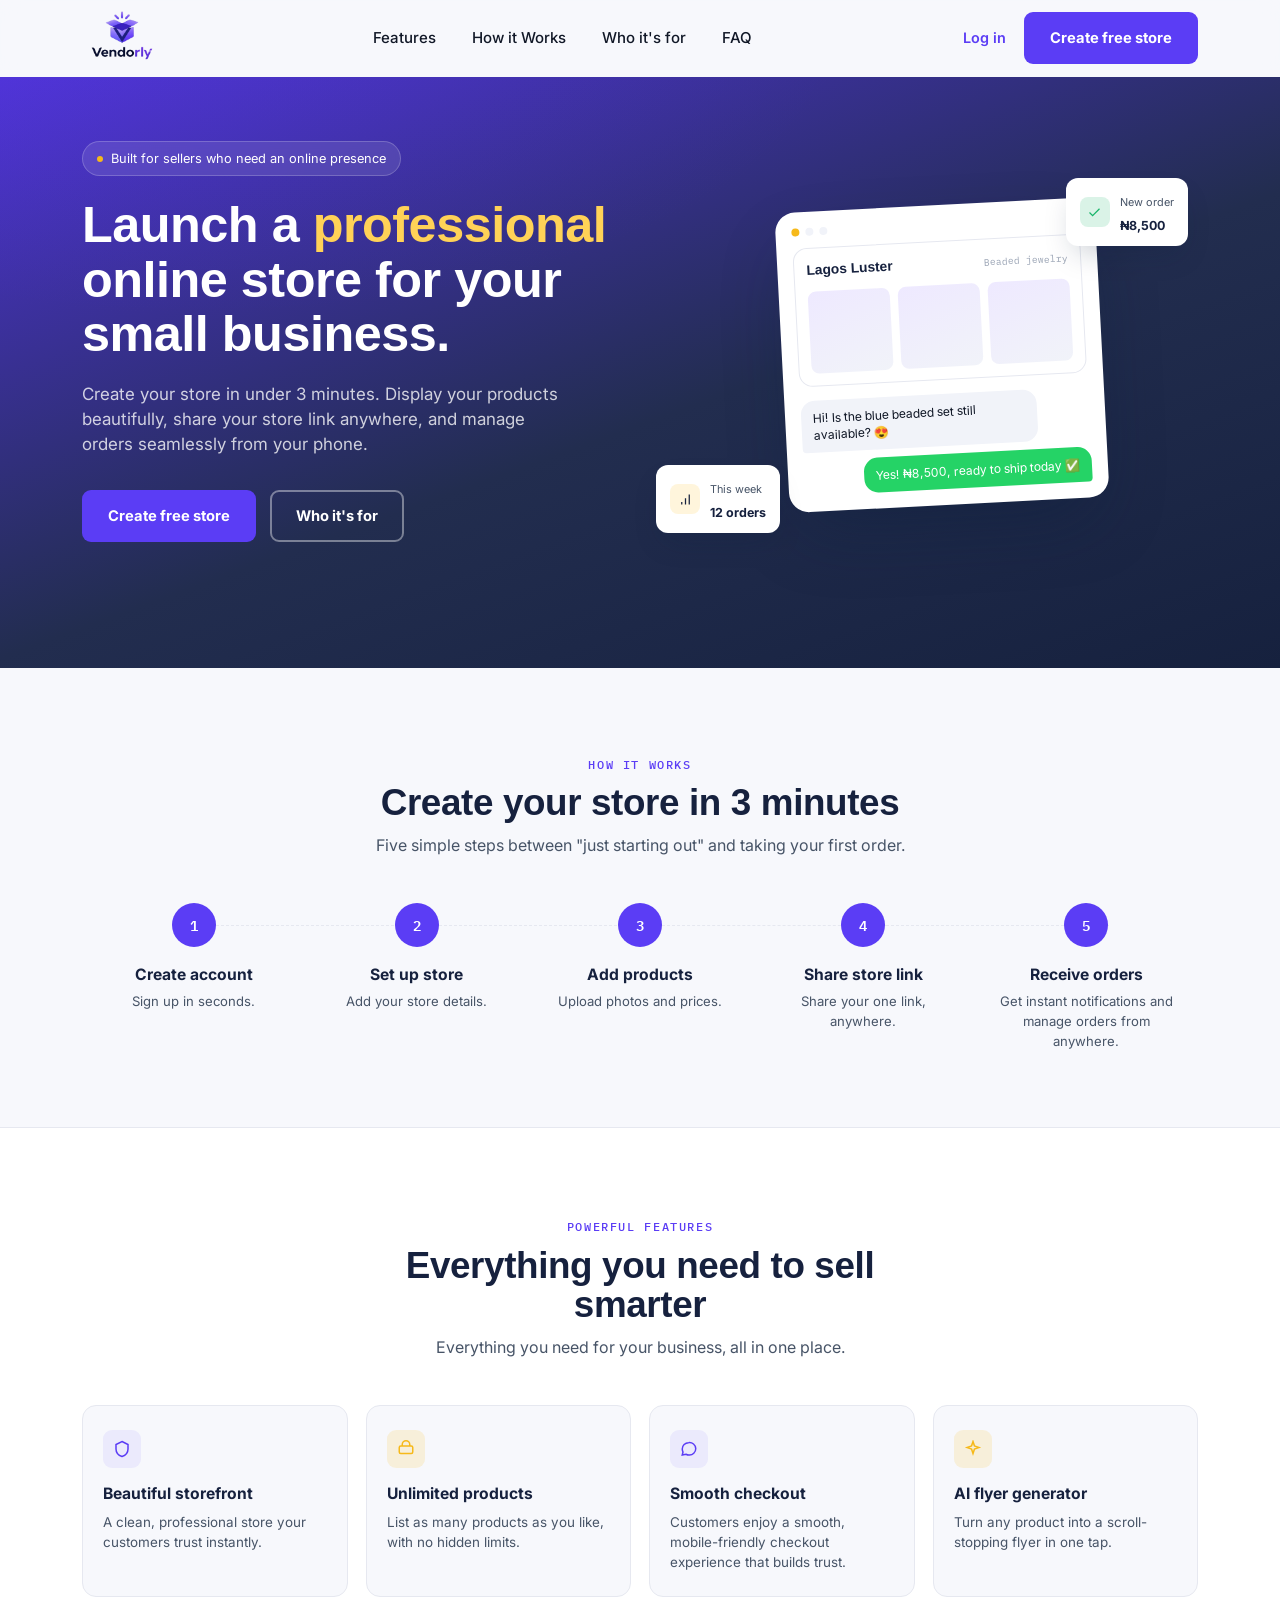
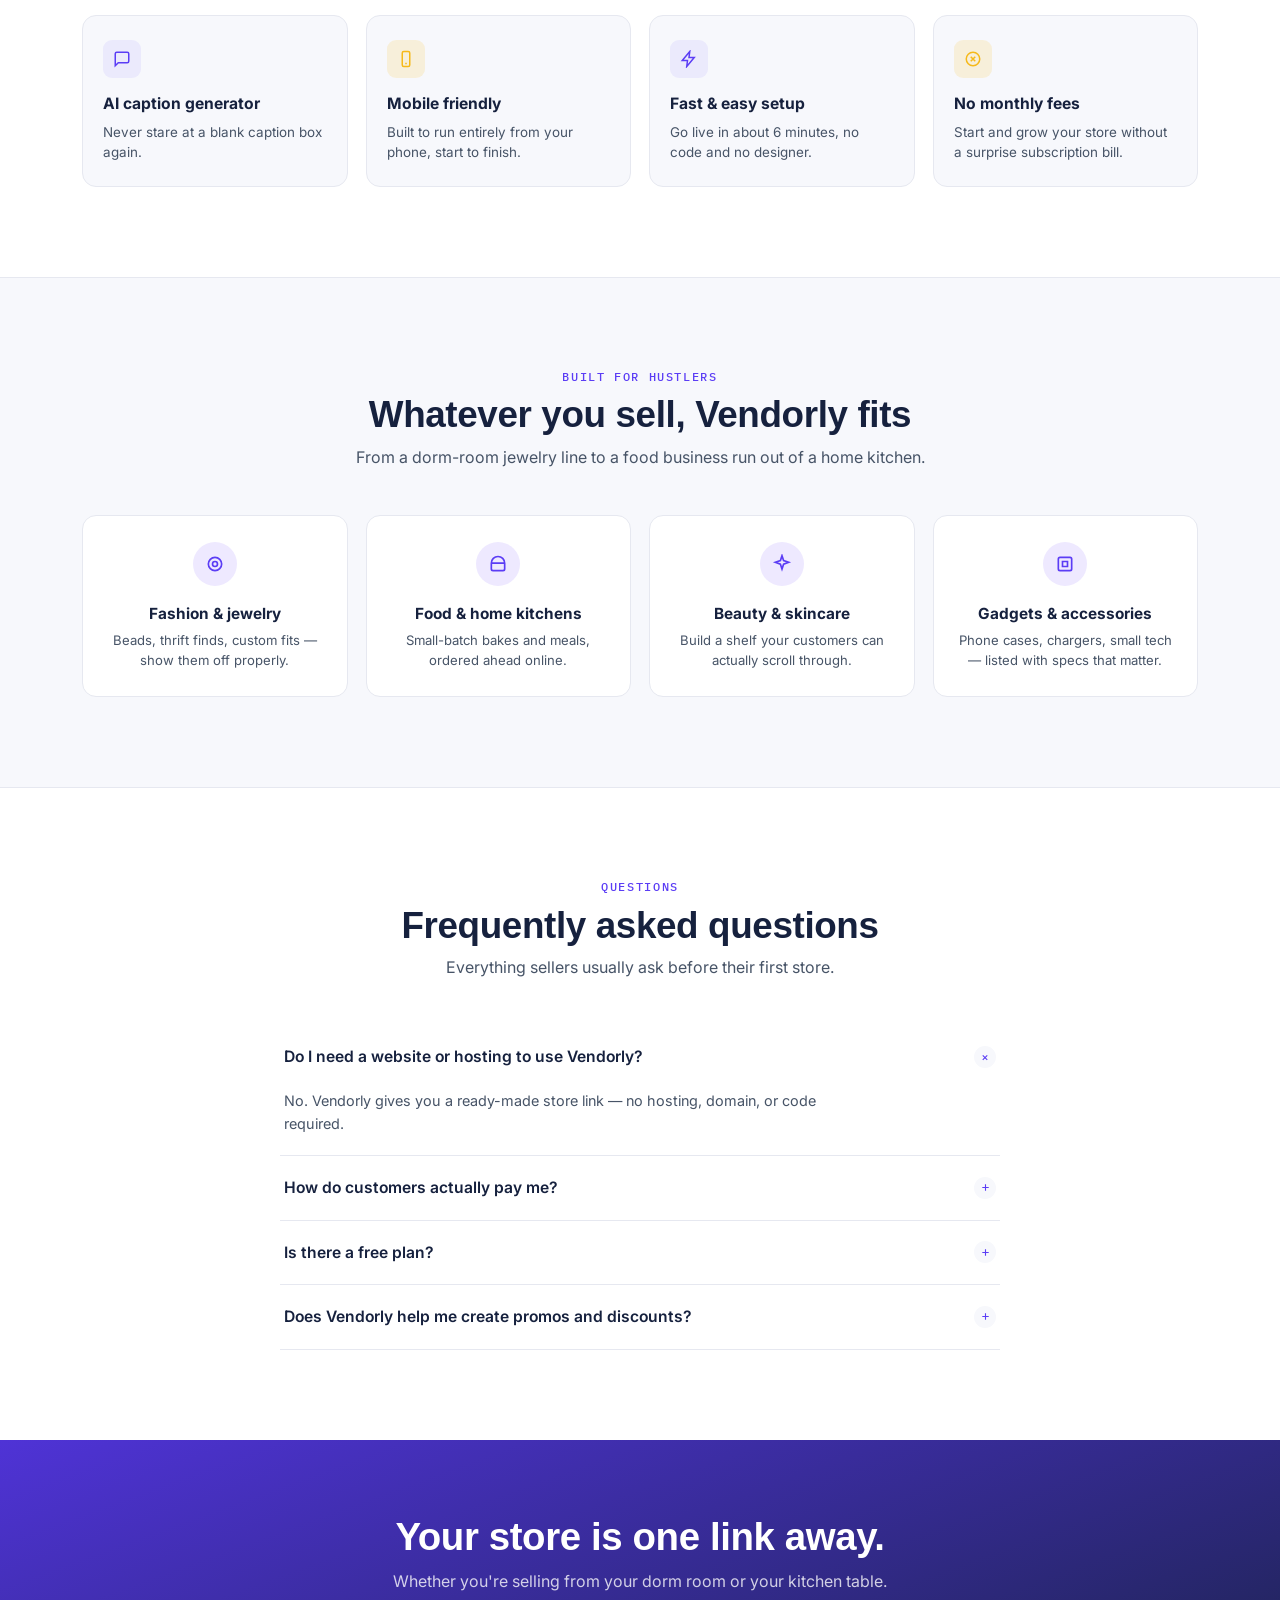
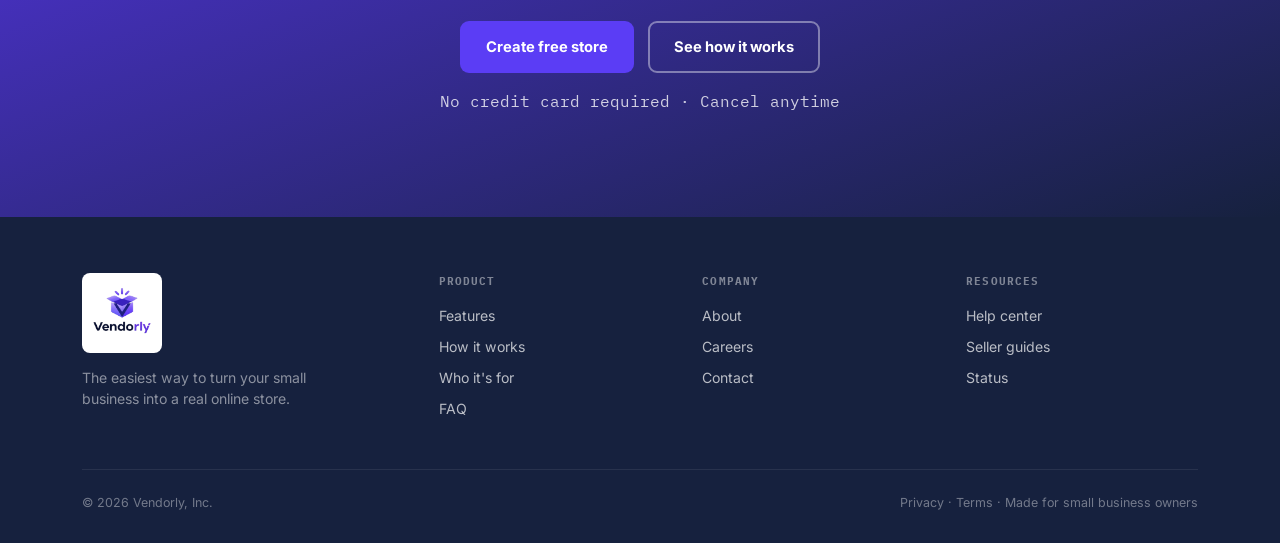
==== index.html @ b2a9847a "Change logo and responsiveness" ====
<!DOCTYPE html>
<html lang="en">

<head>
  <meta charset="UTF-8">
  <meta name="viewport" content="width=device-width, initial-scale=1.0">
  <title>Vendorly | Launch a professional online store for your small business</title>
  <link rel="icon" type="image/x-icon" href="assets/favicon/favicon.ico">
  <link rel="icon" type="image/svg+xml" href="assets/favicon/favicon.svg">
  <link rel="icon" type="image/png" sizes="96x96" href="assets/favicon/favicon-96x96.png">
  <link rel="apple-touch-icon" sizes="180x180" href="assets/favicon/apple-touch-icon.png">
  <link rel="manifest" href="assets/favicon/site.webmanifest">
  <link rel="stylesheet" href="assets/css/vendorly-landing.css">
  <link rel="preconnect" href="https://fonts.googleapis.com">
  <link rel="preconnect" href="https://fonts.gstatic.com" crossorigin>
  <link
    href="https://fonts.googleapis.com/css2?family=Archivo+Expanded:wght@600;700;800&family=Inter:wght@400;500;600;700&family=IBM+Plex+Mono:wght@400;500;600&display=swap"
    rel="stylesheet">
</head>

<body>

  <header id="site-header">
    <div class="wrap">
      <nav>
        <a href="#top" class="logo">
          <img src="assets/images/vendorly-logo-name.png" alt="Vendorly logo" decoding="async">
        </a>
        <ul class="nav-links">
          <li><a href="#features">Features</a></li>
          <li><a href="#how">How it Works</a></li>
          <li><a href="#usecases">Who it's for</a></li>
          <li><a href="#faq">FAQ</a></li>

          <!-- Mobile-only actions -->
          <li class="mobile-login-action">
            <a href="login.html">Log in</a>
          </li>
          <li class="mobile-store-action">
            <a href="signup.html" class="btn btn-primary">Create free store</a>
          </li>
        </ul>
        <div class="nav-actions">
          <a href="login.html" class="ghost-link">Log in</a>
          <a href="signup.html" class="btn btn-primary solid-blue">Create free store</a>
          <button class="hamburger" aria-label="Menu"
            aria-expanded="false"><span></span><span></span><span></span></button>
        </div>
      </nav>
    </div>
  </header>

  <main id="top">

    <!-- HERO -->
    <section class="hero">
      <div class="wrap hero-inner">
        <div>
          <span class="hero-badge"><span class="dot"></span>Built for sellers who need an online presence</span>
          <h1 class="display">Launch a <em>professional</em> online store for your small business.</h1>
          <p class="lede">Create your store in under 3 minutes. Display your products beautifully, share your store link anywhere, and manage orders seamlessly from your phone.</p>
          <div class="hero-ctas">
            <a href="signup.html" class="btn btn-primary">Create free store</a>
            <a href="#usecases" class="btn btn-outline on-dark">Who it's for</a>
          </div>
        </div>

        <div class="hero-visual">
          <div class="hero-mock">
            <div class="mock-dots"><span></span><span></span><span></span></div>
            <div class="mock-store">
              <div class="mock-store-header">
                <span class="mock-store-name">Lagos Luster</span>
                <span class="mock-store-tag">Beaded jewelry</span>
              </div>
              <div class="mock-store-grid">
                <div class="mock-product"></div>
                <div class="mock-product"></div>
                <div class="mock-product"></div>
              </div>
            </div>
            <div class="mock-chat">
              <div class="chat-row in">
                <p class="chat-bubble in">Hi! Is the blue beaded set still available? 😍</p>
              </div>
              <div class="chat-row out">
                <p class="chat-bubble out">Yes! ₦8,500, ready to ship today ✅</p>
              </div>
            </div>
          </div>
          <div class="float-card float-1">
            <span class="f-icon"><svg viewBox="0 0 24 24" fill="none" stroke="currentColor" stroke-width="2">
                <path d="M20 6L9 17l-5-5" />
              </svg></span>
            <div><span class="f-label">New order</span><br><span class="f-value">₦8,500</span></div>
          </div>
          <div class="float-card float-3">
            <span class="f-icon"><svg viewBox="0 0 24 24" fill="none" stroke="currentColor" stroke-width="2">
                <path d="M12 20V10M18 20V4M6 20v-4" />
              </svg></span>
            <div><span class="f-label">This week</span><br><span class="f-value">12 orders</span></div>
          </div>
        </div>
      </div>
    </section>

    <!-- HOW IT WORKS -->
    <section class="how" id="how">
      <div class="wrap">
        <div class="section-head">
          <span class="eyebrow">How it works</span>
          <h2 class="display">Create your store in 3 minutes</h2>
          <p>Five simple steps between "just starting out" and taking your first order.</p>
        </div>
        <div class="how-grid">
          <div class="how-step"><span class="how-num">1</span>
            <h3>Create account</h3>
            <p>Sign up in seconds.</p>
          </div>
          <div class="how-step"><span class="how-num">2</span>
            <h3>Set up store</h3>
            <p>Add your store details.</p>
          </div>
          <div class="how-step"><span class="how-num">3</span>
            <h3>Add products</h3>
            <p>Upload photos and prices.</p>
          </div>
          <div class="how-step"><span class="how-num">4</span>
            <h3>Share store link</h3>
            <p>Share your one link, anywhere.</p>
          </div>
          <div class="how-step"><span class="how-num">5</span>
            <h3>Receive orders</h3>
            <p>Get instant notifications and manage orders from anywhere.</p>
          </div>
        </div>
      </div>
    </section>

    <!-- FEATURES -->
    <section class="features" id="features">
      <div class="wrap">
        <div class="section-head">
          <span class="eyebrow">Powerful features</span>
          <h2 class="display">Everything you need to sell smarter</h2>
          <p>Everything you need for your business, all in one place.</p>
        </div>
        <div class="feature-grid">
          <div class="feature-card">
            <span class="feature-icon"><svg viewBox="0 0 24 24" fill="none" stroke="currentColor" stroke-width="2">
                <path d="M12 2l8 4v6c0 5-3.5 8.5-8 10-4.5-1.5-8-5-8-10V6l8-4z" />
              </svg></span>
            <h3>Beautiful storefront</h3>
            <p>A clean, professional store your customers trust instantly.</p>
          </div>
          <div class="feature-card">
            <span class="feature-icon"><svg viewBox="0 0 24 24" fill="none" stroke="currentColor" stroke-width="2">
                <rect x="3" y="8" width="18" height="10" rx="2" />
                <path d="M7 8V6a5 5 0 0 1 10 0v2" />
              </svg></span>
            <h3>Unlimited products</h3>
            <p>List as many products as you like, with no hidden limits.</p>
          </div>
          <div class="feature-card">
            <span class="feature-icon"><svg viewBox="0 0 24 24" fill="none" stroke="currentColor" stroke-width="2">
                <path
                  d="M21 11.5a8.38 8.38 0 0 1-9 8.5 8.5 8.5 0 0 1-4-1L3 20l1-4a8.38 8.38 0 0 1-1-4 8.5 8.5 0 0 1 8.5-8.5A8.38 8.38 0 0 1 21 11.5z" />
              </svg></span>
            <h3>Smooth checkout</h3>
            <p>Customers enjoy a smooth, mobile-friendly checkout experience that builds trust.</p>
          </div>
          <div class="feature-card">
            <span class="feature-icon"><svg viewBox="0 0 24 24" fill="none" stroke="currentColor" stroke-width="2">
                <path d="M12 2l1.9 5.8L20 10l-6.1 2.2L12 18l-1.9-5.8L4 10l6.1-2.2L12 2z" />
              </svg></span>
            <h3>AI flyer generator</h3>
            <p>Turn any product into a scroll-stopping flyer in one tap.</p>
          </div>
          <div class="feature-card">
            <span class="feature-icon"><svg viewBox="0 0 24 24" fill="none" stroke="currentColor" stroke-width="2">
                <path d="M21 15a2 2 0 0 1-2 2H7l-4 4V5a2 2 0 0 1 2-2h14a2 2 0 0 1 2 2z" />
              </svg></span>
            <h3>AI caption generator</h3>
            <p>Never stare at a blank caption box again.</p>
          </div>
          <div class="feature-card">
            <span class="feature-icon"><svg viewBox="0 0 24 24" fill="none" stroke="currentColor" stroke-width="2">
                <rect x="7" y="2" width="10" height="20" rx="2" />
                <path d="M11 18h2" />
              </svg></span>
            <h3>Mobile friendly</h3>
            <p>Built to run entirely from your phone, start to finish.</p>
          </div>
          <div class="feature-card">
            <span class="feature-icon"><svg viewBox="0 0 24 24" fill="none" stroke="currentColor" stroke-width="2">
                <path d="M13 2 3 14h7l-1 8 10-12h-7z" />
              </svg></span>
            <h3>Fast &amp; easy setup</h3>
            <p>Go live in about 6 minutes, no code and no designer.</p>
          </div>
          <div class="feature-card">
            <span class="feature-icon"><svg viewBox="0 0 24 24" fill="none" stroke="currentColor" stroke-width="2">
                <circle cx="12" cy="12" r="9" />
                <path d="M9 9l6 6M15 9l-6 6" />
              </svg></span>
            <h3>No monthly fees</h3>
            <p>Start and grow your store without a surprise subscription bill.</p>
          </div>
        </div>
      </div>
    </section>

    <!-- WHO IT'S FOR -->
    <section class="usecases" id="usecases">
      <div class="wrap">
        <div class="section-head">
          <span class="eyebrow">Built for hustlers</span>
          <h2 class="display">Whatever you sell, Vendorly fits</h2>
          <p>From a dorm-room jewelry line to a food business run out of a home kitchen.</p>
        </div>
        <div class="usecase-grid">
          <div class="usecase-card">
            <span class="usecase-icon"><svg viewBox="0 0 24 24" fill="none" stroke="currentColor" stroke-width="2">
                <circle cx="12" cy="12" r="8" />
                <circle cx="12" cy="12" r="3" />
              </svg></span>
            <h3>Fashion &amp; jewelry</h3>
            <p>Beads, thrift finds, custom fits — show them off properly.</p>
          </div>
          <div class="usecase-card">
            <span class="usecase-icon"><svg viewBox="0 0 24 24" fill="none" stroke="currentColor" stroke-width="2">
                <path d="M4 11h16M4 11a8 8 0 0 1 16 0M4 11v7a2 2 0 0 0 2 2h12a2 2 0 0 0 2-2v-7" />
              </svg></span>
            <h3>Food &amp; home kitchens</h3>
            <p>Small-batch bakes and meals, ordered ahead online.</p>
          </div>
          <div class="usecase-card">
            <span class="usecase-icon"><svg viewBox="0 0 24 24" fill="none" stroke="currentColor" stroke-width="2">
                <path d="M12 2l1.9 5.8L20 10l-6.1 2.2L12 18l-1.9-5.8L4 10l6.1-2.2L12 2z" />
              </svg></span>
            <h3>Beauty &amp; skincare</h3>
            <p>Build a shelf your customers can actually scroll through.</p>
          </div>
          <div class="usecase-card">
            <span class="usecase-icon"><svg viewBox="0 0 24 24" fill="none" stroke="currentColor" stroke-width="2">
                <rect x="4" y="4" width="16" height="16" rx="2" />
                <path d="M9 9h6v6H9z" />
              </svg></span>
            <h3>Gadgets &amp; accessories</h3>
            <p>Phone cases, chargers, small tech — listed with specs that matter.</p>
          </div>
        </div>
      </div>
    </section>

    <!-- FAQ -->
    <section class="faq" id="faq">
      <div class="wrap">
        <div class="section-head">
          <span class="eyebrow">Questions</span>
          <h2 class="display">Frequently asked questions</h2>
          <p>Everything sellers usually ask before their first store.</p>
        </div>
        <div class="faq-list">
          <details class="faq-item" open>
            <summary>Do I need a website or hosting to use Vendorly?<span class="plus"><svg viewBox="0 0 24 24"
                  fill="none" stroke="currentColor" stroke-width="2.4">
                  <path d="M12 5v14M5 12h14" />
                </svg></span></summary>
            <p>No. Vendorly gives you a ready-made store link — no hosting, domain, or code required.</p>
          </details>
          <details class="faq-item">
            <summary>How do customers actually pay me?<span class="plus"><svg viewBox="0 0 24 24" fill="none"
                  stroke="currentColor" stroke-width="2.4">
                  <path d="M12 5v14M5 12h14" />
                </svg></span></summary>
            <p>Orders come through a professional store checkout and notify you instantly, so you can confirm and collect payment effortlessly.</p>
          </details>
          <details class="faq-item">
            <summary>Is there a free plan?<span class="plus"><svg viewBox="0 0 24 24" fill="none" stroke="currentColor"
                  stroke-width="2.4">
                  <path d="M12 5v14M5 12h14" />
                </svg></span></summary>
            <p>Yes — you can create your store and start selling for free, no credit card required.</p>
          </details>
          <details class="faq-item">
            <summary>Does Vendorly help me create promos and discounts?<span class="plus"><svg viewBox="0 0 24 24"
                  fill="none" stroke="currentColor" stroke-width="2.4">
                  <path d="M12 5v14M5 12h14" />
                </svg></span></summary>
            <p>Yes — the built-in AI Marketing Studio generates ready-to-send content like flash sale announcements and
              discount promos, so you can post them straight to your social media or your store.</p>
          </details>
        </div>
      </div>
    </section>

    <!-- CTA -->
    <section class="cta-banner">
      <div class="wrap">
        <h2 class="display">Your store is one link away.</h2>
        <p>Whether you're selling from your dorm room or your kitchen table.</p>
        <div class="hero-ctas">
          <a href="signup.html" class="btn btn-primary">Create free store</a>
          <a href="#how" class="btn btn-outline on-dark">See how it works</a>
        </div>
        <p class="cta-note">No credit card required · Cancel anytime</p>
      </div>
    </section>

  </main>

  <footer id="footer">
    <div class="wrap">
      <div class="footer-grid">
        <div class="footer-brand">
          <a href="#top" class="logo">
            <img src="assets/images/vendorly-logo-name.png" alt="Vendorly logo" decoding="async">
          </a>
          <p>The easiest way to turn your small business into a real online store.</p>
        </div>
        <div>
          <h4>Product</h4>
          <ul>
            <li><a href="#features">Features</a></li>
            <li><a href="#how">How it works</a></li>
            <li><a href="#usecases">Who it's for</a></li>
            <li><a href="#faq">FAQ</a></li>
          </ul>
        </div>
        <div>
          <h4>Company</h4>
          <ul>
            <li><a href="#">About</a></li>
            <li><a href="#">Careers</a></li>
            <li><a href="#">Contact</a></li>
          </ul>
        </div>
        <div>
          <h4>Resources</h4>
          <ul>
            <li><a href="#">Help center</a></li>
            <li><a href="#">Seller guides</a></li>
            <li><a href="#">Status</a></li>
          </ul>
        </div>
      </div>
      <div class="footer-bottom">
        <span>© 2026 Vendorly, Inc.</span>
        <span>Privacy · Terms · Made for small business owners</span>
      </div>
    </div>
  </footer>
  <script src="assets/js/vendorly-landing.js"></script>
</body>

</html>
---- assets/css/vendorly-landing.css ----
:root {
  --primary: #5b3df5;
  --primary-hover: #4a2fe0;
  --primary-light: #eee9ff;
  --bg: #f7f8fc;
  --surface: #ffffff;
  --surface-secondary: #f1f3f9;
  --border: #e6e8f0;
  --heading: #111827;
  --text: #475467;
  --muted: #98a2b3;
  --success: #18b56a;
  --warning: #f6b91a;
  --danger: #e5484d;
  --whatsapp: #25d366;
  --navy: #16213e;
  --navy-2: #1f2948;
  --blue: var(--primary);
  --blue-light: var(--primary-light);
  --yellow: var(--warning);
  --yellow-deep: var(--warning);
  --cream: var(--bg);
  --ink: var(--heading);
  --slate: var(--text);
  --line: var(--border);
  --white: var(--surface);
  --radius: 14px;
  --radius-lg: 20px;
}

* {
  margin: 0;
  padding: 0;
  box-sizing: border-box;
}

html {
  scroll-behavior: smooth;
}

section[id],
#top {
  scroll-margin-top: 76px;
}

body {
  font-family: "Inter", sans-serif;
  color: var(--heading);
  background: var(--bg);
  line-height: 1.5;
  -webkit-font-smoothing: antialiased;
}

img,
svg {
  display: block;
  max-width: 100%;
}

a {
  color: inherit;
  text-decoration: none;
}

button {
  font: inherit;
  cursor: pointer;
}

ul {
  list-style: none;
}

.display {
  font-family: "Archivo Expanded", sans-serif;
  font-weight: 800;
  letter-spacing: -0.01em;
  line-height: 1.08;
}

.mono {
  font-family: "IBM Plex Mono", monospace;
}

.eyebrow {
  font-family: "IBM Plex Mono", monospace;
  font-size: 0.72rem;
  font-weight: 500;
  letter-spacing: 0.14em;
  text-transform: uppercase;
  color: var(--blue);
}

.wrap {
  max-width: 1180px;
  margin: 0 auto;
  padding: 0 32px;
}

:focus-visible {
  outline: 3px solid var(--yellow-deep);
  outline-offset: 2px;
}

.hazard {
  height: 8px;
  background: repeating-linear-gradient(-45deg,
      var(--yellow),
      var(--yellow) 14px,
      var(--blue) 14px,
      var(--blue) 28px);
}

/* ---------- NAV ---------- */
header {
  position: sticky;
  top: 0;
  z-index: 100;
  background: rgba(247, 248, 252, 0.9);
  backdrop-filter: blur(10px);
  border-bottom: 1px solid transparent;
  transition:
    border-color 0.25s ease,
    box-shadow 0.25s ease;
}

header.scrolled {
  border-bottom-color: var(--line);
  box-shadow: 0 4px 20px rgba(11, 31, 58, 0.06);
}

nav {
  display: flex;
  align-items: center;
  justify-content: space-between;
  height: 76px;
}


.logo img {
  width: 80px;
  height: 80px;
  object-fit: contain;
  flex-shrink: 0;
}

.nav-links {
  display: flex;
  gap: 36px;
  font-size: 0.94rem;
  font-weight: 500;
}

.nav-links a {
  position: relative;
  color: var(--ink);
  padding: 6px 0;
}

.nav-links a::after {
  content: "";
  position: absolute;
  left: 0;
  bottom: 0;
  width: 0;
  height: 2px;
  background: var(--blue);
  transition: width 0.2s ease;
}

.nav-links a:hover::after {
  width: 100%;
}

.nav-actions {
  display: flex;
  align-items: center;
  gap: 18px;
}

.nav-actions .ghost-link {
  font-size: 0.9rem;
  font-weight: 600;
  color: var(--blue);
}

.mobile-store-action {
  display: none;
}

.mobile-login-action {
  display: none;
}

.hamburger {
  display: none;
  flex-direction: column;
  gap: 5px;
  background: none;
  border: none;
  padding: 6px;
}

.hamburger span {
  width: 24px;
  height: 2px;
  background: var(--navy);
}

.btn {
  display: inline-flex;
  align-items: center;
  gap: 8px;
  padding: 13px 24px;
  border-radius: 9px;
  font-weight: 700;
  font-size: 0.92rem;
  border: 2px solid transparent;
  transition:
    transform 0.15s ease,
    box-shadow 0.15s ease,
    background 0.15s ease;
  white-space: nowrap;
}

.btn-primary {
  background: var(--primary);
  color: var(--surface);
}

.btn-primary:hover {
  background: var(--primary-hover);
  transform: translateY(-2px);
  box-shadow: 0 8px 18px rgba(91, 61, 245, 0.22);
}

.btn-primary.solid-blue {
  background: var(--primary);
  color: var(--surface);
}

.btn-primary.solid-blue:hover {
  background: var(--primary-hover);
  box-shadow: 0 8px 18px rgba(91, 61, 245, 0.22);
}

.btn-outline {
  background: transparent;
  border-color: var(--navy);
  color: var(--navy);
}

.btn-outline:hover {
  background: var(--navy);
  color: var(--white);
}

.btn-outline.on-dark {
  border-color: rgba(255, 255, 255, 0.4);
  color: var(--white);
}

.btn-outline.on-dark:hover {
  background: rgba(255, 255, 255, 0.12);
}

/* ---------- HERO ---------- */
.hero {
  background:
    radial-gradient(1100px 500px at 15% -10%,
      rgba(91, 61, 245, 0.15) 0%,
      transparent 60%),
    linear-gradient(160deg, #4f33d6 0%, #222d4f 55%, var(--navy) 100%);
  padding: 64px 0 90px;
  position: relative;
  overflow: hidden;
}

@keyframes fadeUp {
  from {
    opacity: 0;
    transform: translateY(14px);
  }

  to {
    opacity: 1;
    transform: translateY(0);
  }
}

.hero-badge,
.hero h1,
.hero p.lede,
.hero .hero-ctas {
  animation: fadeUp 0.6s ease both;
}

.hero-badge {
  animation-delay: 0.02s;
}

.hero h1 {
  animation-delay: 0.08s;
}

.hero p.lede {
  animation-delay: 0.16s;
}

.hero .hero-ctas {
  animation-delay: 0.24s;
}

.hero-visual {
  animation: fadeUp 0.7s ease 0.2s both;
}

.hero::after {
  display: none;
}

.hero-badge {
  display: inline-flex;
  align-items: center;
  gap: 8px;
  background: rgba(255, 255, 255, 0.1);
  border: 1px solid rgba(255, 255, 255, 0.2);
  padding: 7px 14px;
  border-radius: 30px;
  font-size: 0.8rem;
  color: var(--white);
  backdrop-filter: blur(6px);
  margin-bottom: 22px;
}

.hero-badge .dot {
  width: 6px;
  height: 6px;
  border-radius: 50%;
  background: var(--yellow);
}

.hero-inner {
  display: grid;
  grid-template-columns: 1.05fr 0.95fr;
  gap: 40px;
  align-items: center;
  position: relative;
  z-index: 1;
}

.hero h1 {
  font-size: clamp(2.1rem, 4.4vw, 3.15rem);
  color: var(--white);
  margin-bottom: 20px;
}

.hero h1 em {
  font-style: normal;
  color: #ffd257;
}

.hero p.lede {
  font-size: 1.06rem;
  color: rgba(255, 255, 255, 0.78);
  max-width: 480px;
  margin-bottom: 32px;
}

.hero-ctas {
  display: flex;
  gap: 14px;
  flex-wrap: wrap;
  margin-bottom: 36px;
}

/* ---------- HERO DEVICE + FLOATING CARDS ---------- */
.hero-visual {
  position: relative;
  display: flex;
  justify-content: center;
  align-items: center;
  padding: 34px 0 44px;
}

.hero-mock {
  position: relative;
  width: 320px;
  max-width: 100%;
  background: var(--white);
  border-radius: 20px;
  padding: 16px;
  box-shadow: 0 30px 70px -18px rgba(11, 31, 58, 0.4);
  transform: rotate(-3deg);
  transition: transform 0.45s cubic-bezier(0.2, 0.8, 0.2, 1);
}

.hero-mock:hover {
  transform: rotate(0deg) translateY(-4px);
}

.mock-dots {
  display: flex;
  gap: 6px;
  margin-bottom: 12px;
}

.mock-dots span {
  width: 8px;
  height: 8px;
  border-radius: 50%;
  background: var(--surface-secondary);
}

.mock-dots span:first-child {
  background: var(--yellow);
}

.mock-store {
  border: 1px solid var(--line);
  border-radius: 14px;
  padding: 12px;
  margin-bottom: 14px;
}

.mock-store-header {
  display: flex;
  align-items: baseline;
  justify-content: space-between;
  margin-bottom: 10px;
}

.mock-store-name {
  font-family: "Archivo Expanded", sans-serif;
  font-weight: 700;
  font-size: 0.86rem;
  color: var(--navy);
}

.mock-store-tag {
  font-family: "IBM Plex Mono", monospace;
  font-size: 0.6rem;
  color: var(--muted);
}

.mock-store-grid {
  display: grid;
  grid-template-columns: repeat(3, 1fr);
  gap: 8px;
}

.mock-product {
  aspect-ratio: 1;
  border-radius: 8px;
  background: linear-gradient(160deg, var(--blue-light), var(--surface-secondary));
}

.mock-chat {
  display: flex;
  flex-direction: column;
  gap: 8px;
}

.chat-row {
  display: flex;
}

.chat-row.in {
  justify-content: flex-start;
}

.chat-row.out {
  justify-content: flex-end;
}

.chat-bubble {
  max-width: 82%;
  padding: 9px 12px;
  border-radius: 14px;
  font-size: 0.76rem;
  line-height: 1.4;
}

.chat-bubble.in {
  background: var(--surface-secondary);
  color: var(--ink);
  border-bottom-left-radius: 4px;
}

.chat-bubble.out {
  background: var(--whatsapp);
  color: var(--white);
  border-bottom-right-radius: 4px;
}

.float-card {
  position: absolute;
  background: var(--white);
  border-radius: 12px;
  padding: 10px 14px;
  box-shadow: 0 14px 30px -10px rgba(11, 31, 58, 0.25);
  display: flex;
  align-items: center;
  gap: 10px;
  z-index: 2;
  max-width: 190px;
}

.float-card .f-icon {
  width: 30px;
  height: 30px;
  border-radius: 8px;
  display: flex;
  align-items: center;
  justify-content: center;
  flex-shrink: 0;
}

.float-card .f-icon svg {
  width: 15px;
  height: 15px;
}

.float-card .f-label {
  font-size: 0.68rem;
  color: var(--slate);
}

.float-card .f-value {
  font-size: 0.78rem;
  font-weight: 700;
  color: var(--navy);
}

.float-1 {
  top: 2%;
  right: 2%;
}

.float-1 .f-icon {
  background: rgba(24, 181, 106, 0.16);
  color: var(--success);
}

.float-3 {
  bottom: 4%;
  left: -6%;
}

.float-3 .f-icon {
  background: rgba(255, 201, 60, 0.18);
  color: var(--navy);
}

/* ---------- SECTION HEAD ---------- */
.section-head {
  max-width: 600px;
  margin: 0 auto 46px;
  text-align: center;
}

.section-head .eyebrow {
  display: block;
  text-align: center;
  margin-bottom: 10px;
}

.section-head h2 {
  font-size: clamp(1.8rem, 3.2vw, 2.3rem);
  color: var(--navy);
  margin-bottom: 10px;
}

.section-head p {
  color: var(--slate);
  font-size: 1rem;
}

/* ---------- HOW IT WORKS ---------- */
.how {
  padding: 88px 0 76px;
}

.how-grid {
  display: grid;
  grid-template-columns: repeat(5, 1fr);
  gap: 0;
  position: relative;
}

.how-step {
  padding: 0 16px;
  text-align: center;
  position: relative;
}

.how-step:not(:last-child)::after {
  content: "";
  position: absolute;
  top: 22px;
  left: 60%;
  width: 100%;
  border-top: 1.5px dashed var(--line);
}

.how-num {
  width: 44px;
  height: 44px;
  border-radius: 50%;
  background: var(--blue);
  color: var(--white);
  display: flex;
  align-items: center;
  justify-content: center;
  margin: 0 auto 16px;
  position: relative;
  z-index: 1;
  font-family: "IBM Plex Mono";
  font-weight: 600;
  font-size: 0.9rem;
}

.how-step h3 {
  font-size: 0.98rem;
  color: var(--navy);
  margin-bottom: 6px;
}

.how-step p {
  font-size: 0.82rem;
  color: var(--slate);
  line-height: 1.5;
}

/* ---------- FEATURES ---------- */
.features {
  background: var(--white);
  padding: 90px 0;
  border-top: 1px solid var(--line);
  border-bottom: 1px solid var(--line);
}

.feature-grid {
  display: grid;
  grid-template-columns: repeat(4, 1fr);
  gap: 18px;
}

.feature-card {
  padding: 24px 20px;
  border: 1px solid var(--line);
  border-radius: var(--radius);
  background: var(--cream);
  transition:
    transform 0.18s ease,
    box-shadow 0.18s ease,
    border-color 0.18s ease;
}

.feature-card:hover {
  transform: translateY(-4px);
  border-color: var(--blue-light);
  box-shadow: 0 16px 30px -14px rgba(11, 31, 58, 0.12);
}

.feature-icon {
  width: 38px;
  height: 38px;
  border-radius: 9px;
  display: flex;
  align-items: center;
  justify-content: center;
  margin-bottom: 14px;
}

.feature-icon svg {
  width: 18px;
  height: 18px;
}

.feature-card:nth-child(8n + 1) .feature-icon {
  background: rgba(91, 61, 245, 0.08);
  color: var(--blue);
}

.feature-card:nth-child(8n + 2) .feature-icon {
  background: rgba(246, 185, 26, 0.15);
  color: var(--yellow-deep);
}

.feature-card:nth-child(8n + 3) .feature-icon {
  background: rgba(91, 61, 245, 0.08);
  color: var(--blue);
}

.feature-card:nth-child(8n + 4) .feature-icon {
  background: rgba(246, 185, 26, 0.15);
  color: var(--yellow-deep);
}

.feature-card:nth-child(8n + 5) .feature-icon {
  background: rgba(91, 61, 245, 0.08);
  color: var(--blue);
}

.feature-card:nth-child(8n + 6) .feature-icon {
  background: rgba(246, 185, 26, 0.15);
  color: var(--yellow-deep);
}

.feature-card:nth-child(8n + 7) .feature-icon {
  background: rgba(91, 61, 245, 0.08);
  color: var(--blue);
}

.feature-card:nth-child(8n + 8) .feature-icon {
  background: rgba(246, 185, 26, 0.15);
  color: var(--yellow-deep);
}

.feature-card h3 {
  font-size: 0.98rem;
  color: var(--navy);
  margin-bottom: 6px;
  font-weight: 700;
}

.feature-card p {
  font-size: 0.84rem;
  color: var(--slate);
  line-height: 1.5;
}

/* ---------- USE CASES ---------- */
.usecases {
  padding: 90px 0;
}

.usecase-grid {
  display: grid;
  grid-template-columns: repeat(4, 1fr);
  gap: 18px;
}

.usecase-card {
  padding: 26px 20px;
  border: 1px solid var(--line);
  border-radius: var(--radius);
  background: var(--white);
  text-align: center;
  transition:
    transform 0.18s ease,
    box-shadow 0.18s ease,
    border-color 0.18s ease;
}

.usecase-card:hover {
  transform: translateY(-4px);
  border-color: var(--blue-light);
  box-shadow: 0 16px 30px -14px rgba(11, 31, 58, 0.12);
}

.usecase-icon {
  width: 44px;
  height: 44px;
  border-radius: 50%;
  background: var(--blue-light);
  color: var(--blue);
  display: flex;
  align-items: center;
  justify-content: center;
  margin: 0 auto 16px;
}

.usecase-icon svg {
  width: 20px;
  height: 20px;
}

.usecase-card h3 {
  font-size: 0.96rem;
  color: var(--navy);
  margin-bottom: 6px;
  font-weight: 700;
}

.usecase-card p {
  font-size: 0.82rem;
  color: var(--slate);
  line-height: 1.5;
}

/* ---------- FAQ ---------- */
.faq {
  background: var(--white);
  padding: 90px 0;
  border-top: 1px solid var(--line);
}

.faq-list {
  max-width: 720px;
  margin: 0 auto;
}

.faq-item {
  border-bottom: 1px solid var(--line);
}

.faq-item summary {
  list-style: none;
  display: flex;
  align-items: center;
  justify-content: space-between;
  padding: 20px 4px;
  cursor: pointer;
  font-weight: 600;
  font-size: 0.98rem;
  color: var(--navy);
}

.faq-item summary::-webkit-details-marker {
  display: none;
}

.faq-item summary .plus {
  width: 22px;
  height: 22px;
  border-radius: 50%;
  background: var(--cream);
  display: flex;
  align-items: center;
  justify-content: center;
  flex-shrink: 0;
  transition: transform 0.2s ease;
}

.faq-item summary .plus svg {
  width: 11px;
  height: 11px;
  color: var(--blue);
}

.faq-item[open] summary .plus {
  transform: rotate(45deg);
}

.faq-item p {
  display: grid;
  grid-template-rows: 0fr;
  padding: 0 4px;
  color: var(--slate);
  font-size: 0.9rem;
  line-height: 1.6;
  max-width: 600px;
  overflow: hidden;
  opacity: 0;
  transition: grid-template-rows 0.35s ease, opacity 0.25s ease, padding 0.35s ease;
}

.faq-item p>* {
  min-height: 0;
}

.faq-item[open] p {
  grid-template-rows: 1fr;
  padding: 0 4px 20px;
  opacity: 1;
}

/* ---------- CTA ---------- */
.cta-banner {
  background: linear-gradient(160deg, #4f33d6 0%, var(--navy) 100%);
  padding: 76px 0;
  text-align: center;
  position: relative;
}

/* Removed top hazard line from CTA */
.cta-banner::before {
  display: none;
}

.cta-banner h2 {
  color: var(--white);
  font-size: clamp(1.7rem, 3.4vw, 2.4rem);
  margin-bottom: 12px;
}

.cta-banner p {
  color: rgba(255, 255, 255, 0.78);
  margin-bottom: 28px;
  font-size: 1rem;
}

.cta-banner .hero-ctas {
  justify-content: center;
  margin-bottom: 0;
}

.cta-note {
  margin-top: 16px;
  font-family: "IBM Plex Mono";
  font-size: 0.76rem;
  color: rgba(255, 255, 255, 0.45);
}

/* ---------- FOOTER ---------- */
footer {
  background: var(--navy);
  padding: 56px 0 30px;
  color: rgba(255, 255, 255, 0.7);
  border-top: none;
}

.footer-brand .logo img {
  background: #ffffff;
  border-radius: 8px;
  padding: 2px;
}

.footer-grid {
  display: grid;
  grid-template-columns: 1.4fr repeat(3, 1fr);
  gap: 32px;
  padding-bottom: 40px;
}

.footer-brand p {
  font-size: 0.88rem;
  color: rgba(255, 255, 255, 0.5);
  max-width: 270px;
  margin-top: 14px;
}

footer h4 {
  font-family: "IBM Plex Mono";
  font-size: 0.7rem;
  letter-spacing: 0.1em;
  text-transform: uppercase;
  color: rgba(255, 255, 255, 0.45);
  margin-bottom: 15px;
}

footer ul li {
  margin-bottom: 10px;
  font-size: 0.88rem;
}

footer ul li a:hover {
  color: var(--yellow);
}

.footer-bottom {
  display: flex;
  justify-content: space-between;
  align-items: center;
  padding-top: 24px;
  border-top: 1px solid rgba(255, 255, 255, 0.08);
  font-size: 0.78rem;
  color: rgba(255, 255, 255, 0.4);
  flex-wrap: wrap;
  gap: 10px;
}

/* ---------- RESPONSIVE ---------- */
@media (max-width: 960px) {
  .wrap {
    padding: 0 22px;
  }

  nav {
    height: 76px;
  }

  /* --- DROPDOWN MENU FIX --- */
  .nav-links {
    position: absolute;
    top: 76px; /* Starts exactly below the header */
    left: 0;
    width: 100vw;
    display: flex;
    flex-direction: column;
    gap: 0;
    padding: 0;
    background: var(--white);
    border-bottom: 1px solid var(--line);
    box-shadow: 0 10px 20px rgba(11, 31, 58, 0.08); /* Adds depth over the page */
    overflow: hidden;
    max-height: 0;
    opacity: 0;
    visibility: hidden;
    pointer-events: none;
    transition: max-height 0.35s ease, opacity 0.25s ease, padding 0.35s ease, visibility 0s linear 0.35s;
    z-index: 99;
  }

  .nav-links.mobile-open {
    max-height: 400px;
    padding: 12px 0 24px;
    opacity: 1;
    visibility: visible;
    pointer-events: auto;
    transition-delay: 0s;
  }

  .nav-links li {
    width: 100%;
  }

  .nav-links a {
    display: block;
    width: 100%;
    padding: 14px 22px;
    color: var(--ink);
    font-size: 1rem;
    font-weight: 600;
  }

  .nav-links a::after {
    display: none;
  }

  .mobile-login-action {
    display: block;
    border-top: 1px solid var(--line);
    margin-top: 8px;
    padding-top: 8px;
  }

  .mobile-login-action a {
    color: var(--primary);
    text-align: center;
  }

  .mobile-store-action {
    display: block;
    margin-top: 4px;
  }

  .mobile-store-action a.btn {
    display: flex;
    align-items: center;
    justify-content: center;
    width: calc(100% - 44px);
    margin: 8px auto 0;
    padding: 13px 18px;
    color: var(--white);
    background: var(--primary);
    border-radius: 9px;
  }

  /* Hide desktop buttons */
  .nav-actions > .btn,
  .nav-actions .ghost-link {
    display: none;
  }

  .hamburger {
    display: flex;
  }

  /* Hamburger Animation */
  .hamburger[aria-expanded="true"] span:nth-child(1) {
    transform: translateY(7px) rotate(45deg);
  }

  .hamburger[aria-expanded="true"] span:nth-child(2) {
    opacity: 0;
  }

  .hamburger[aria-expanded="true"] span:nth-child(3) {
    transform: translateY(-7px) rotate(-45deg);
  }

  /* --- OTHER MOBILE FIXES --- */
  .hero-inner {
    grid-template-columns: 1fr;
    text-align: center;
  }

  .hero p.lede {
    margin: 0 auto 32px;
  }

  .hero-ctas {
    justify-content: center;
  }

  .hero-visual {
    max-width: 360px;
    margin: 0 auto;
    padding: 46px 18px 56px;
  }

  .how-grid {
    grid-template-columns: repeat(2, minmax(0, 1fr));
    row-gap: 34px;
  }

  .how-step:not(:last-child)::after {
    display: none;
  }

  .feature-grid,
  .usecase-grid {
    grid-template-columns: repeat(2, minmax(0, 1fr));
  }

  .footer-grid {
    grid-template-columns: repeat(2, minmax(0, 1fr));
  }
}

@media (max-width: 640px) {
  .how-grid,
  .feature-grid,
  .usecase-grid,
  .footer-grid {
    grid-template-columns: 1fr;
  }

  /* --- HERO MOCK RESPONSIVE FIX ---
     Shrinks the mock and pulls the floating cards fully
     outside its edges so they stop covering the store tag
     and the chat bubble text. */
  .hero-mock {
    width: 240px;
  }

  .float-card {
    max-width: 148px;
    padding: 8px 10px;
    gap: 8px;
  }

  .float-card .f-icon {
    width: 24px;
    height: 24px;
  }

  .float-card .f-icon svg {
    width: 12px;
    height: 12px;
  }

  .float-card .f-label {
    font-size: 0.6rem;
  }

  .float-card .f-value {
    font-size: 0.68rem;
  }

  .float-1 {
    top: -8%;
    right: -4%;
  }

  .float-3 {
    bottom: -8%;
    left: -4%;
  }
}
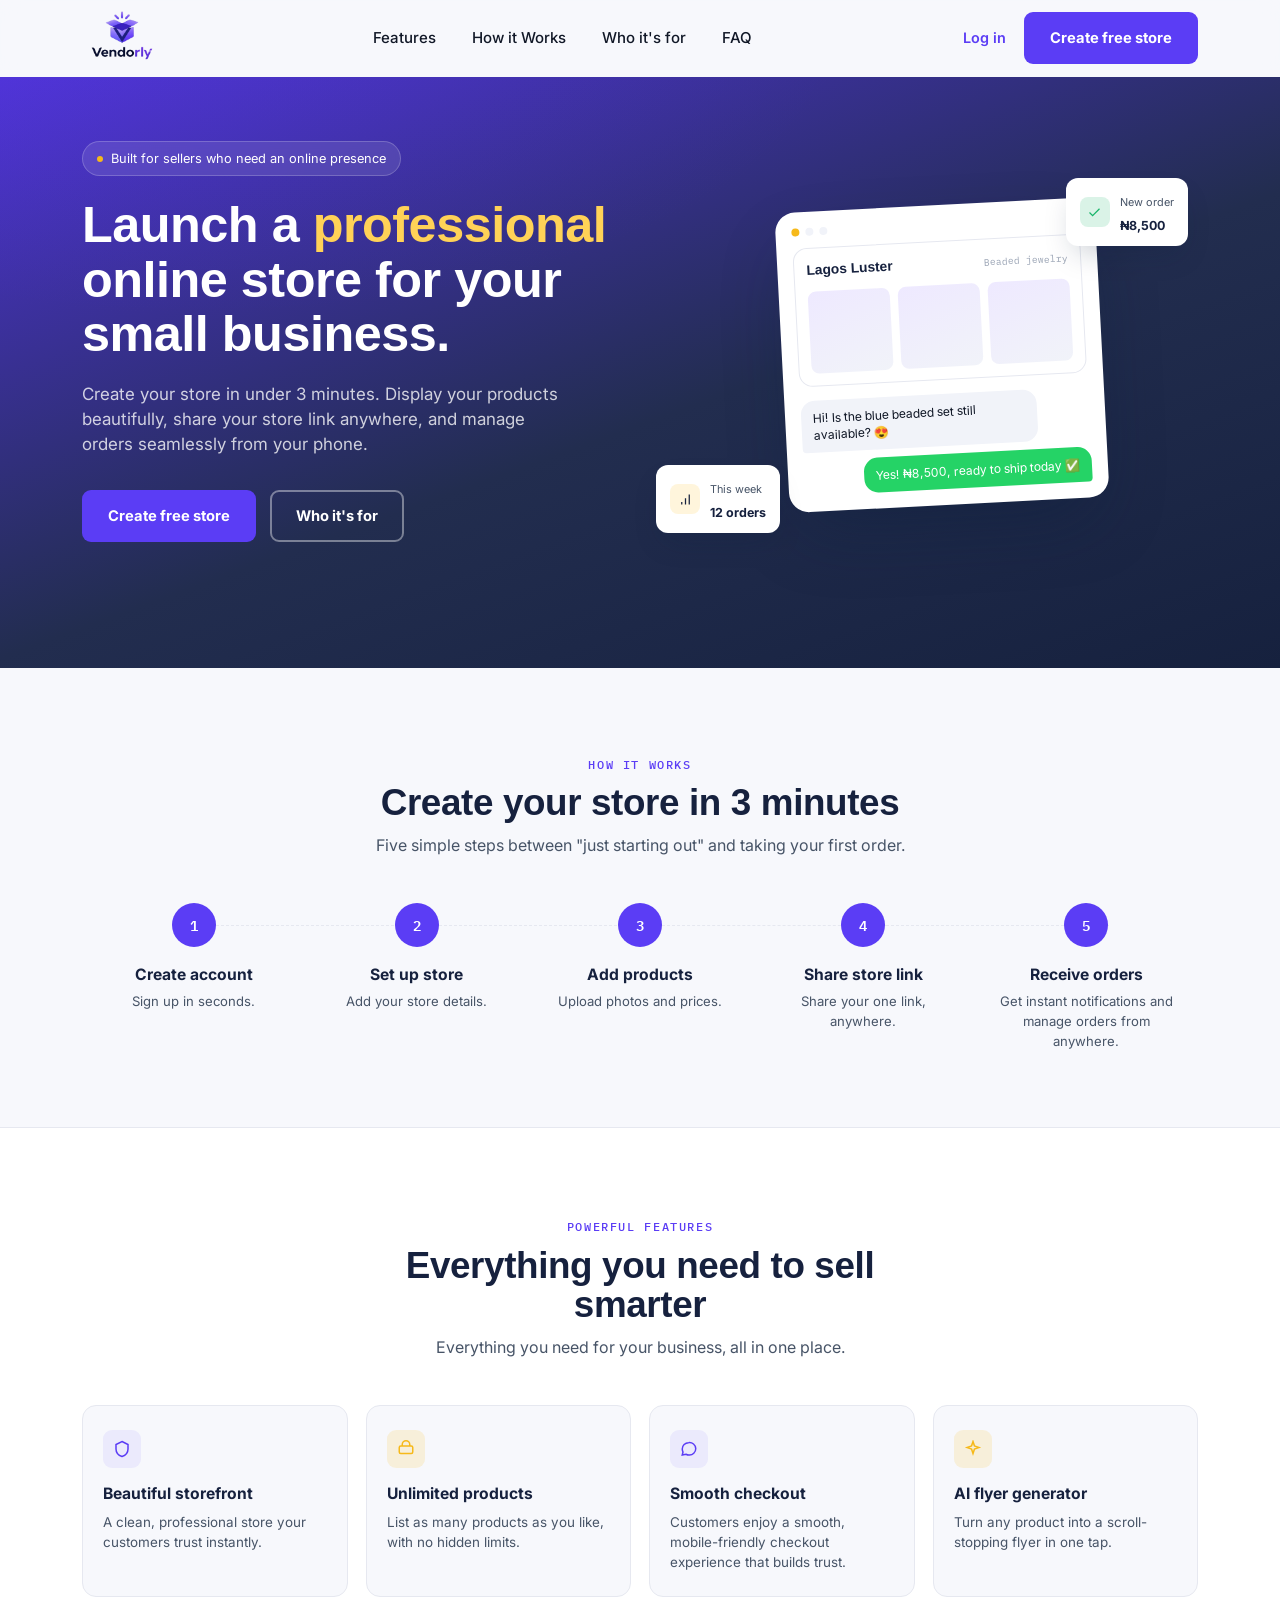
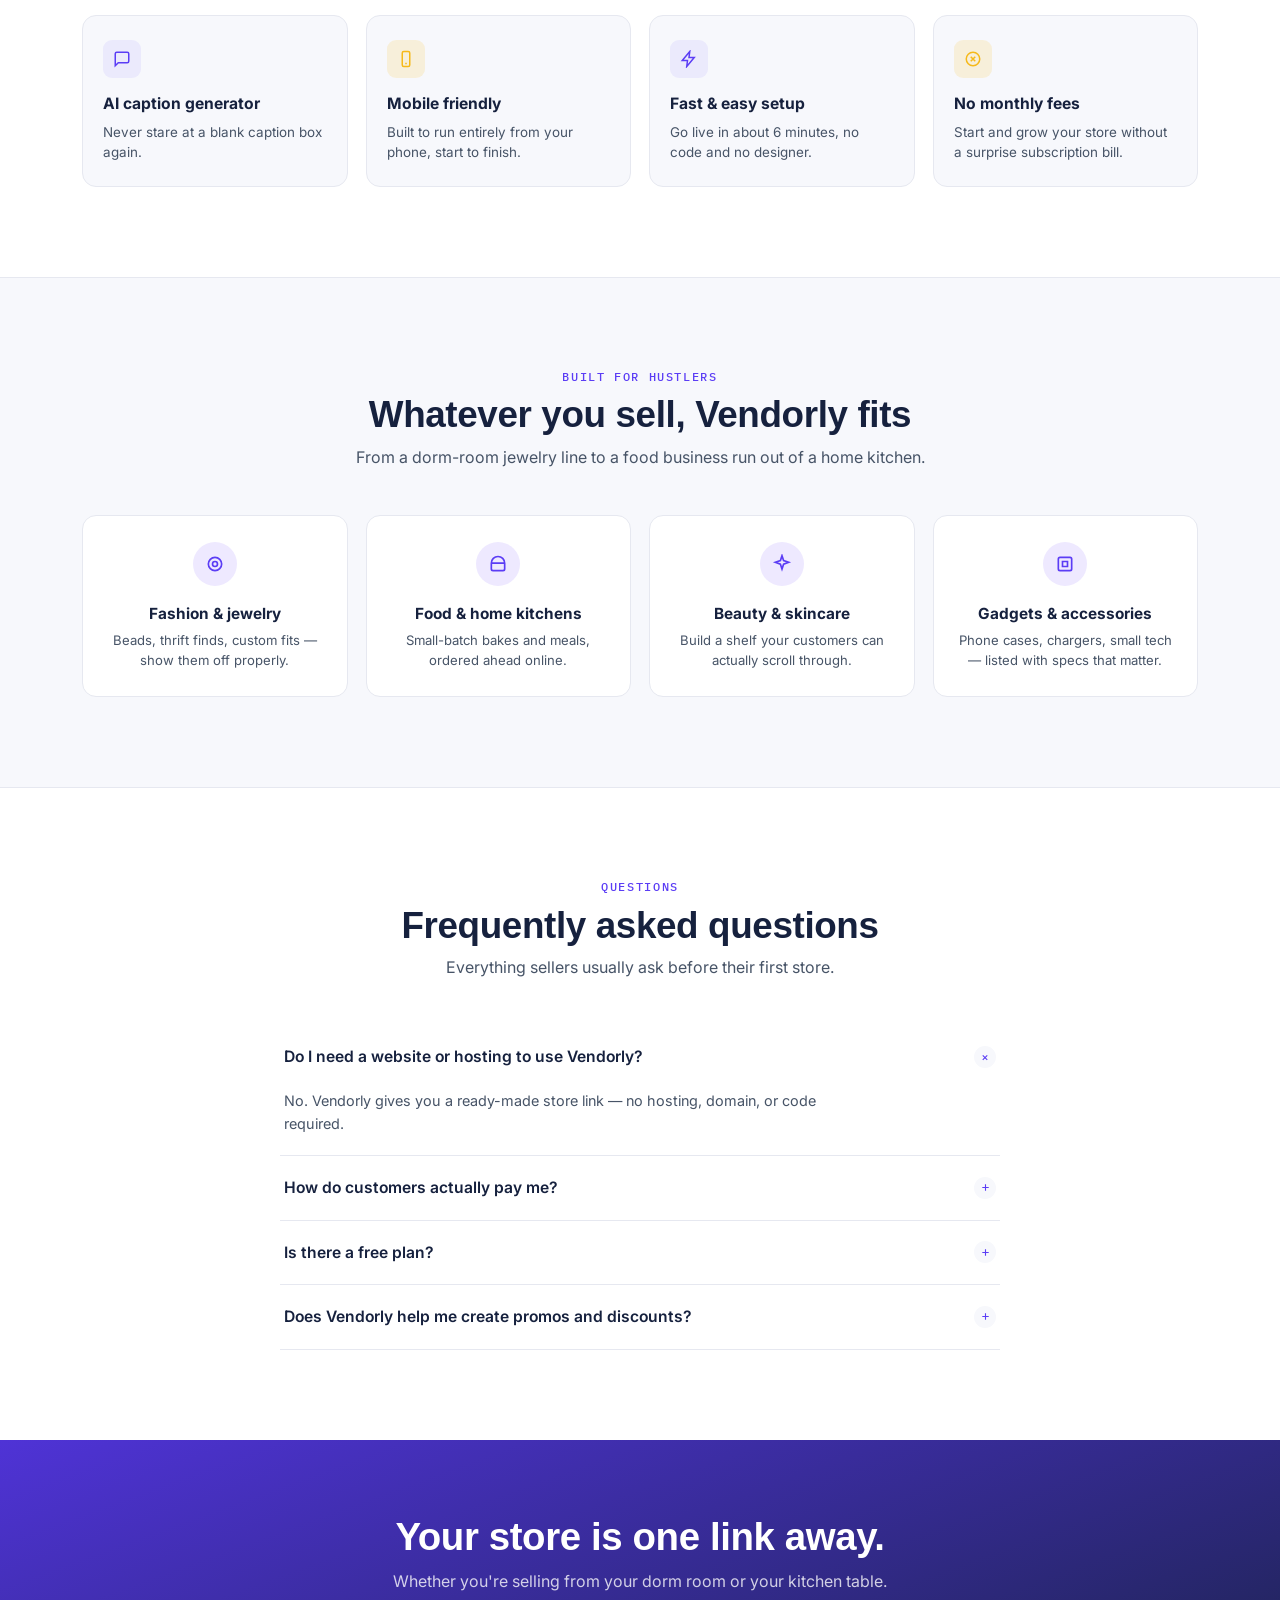
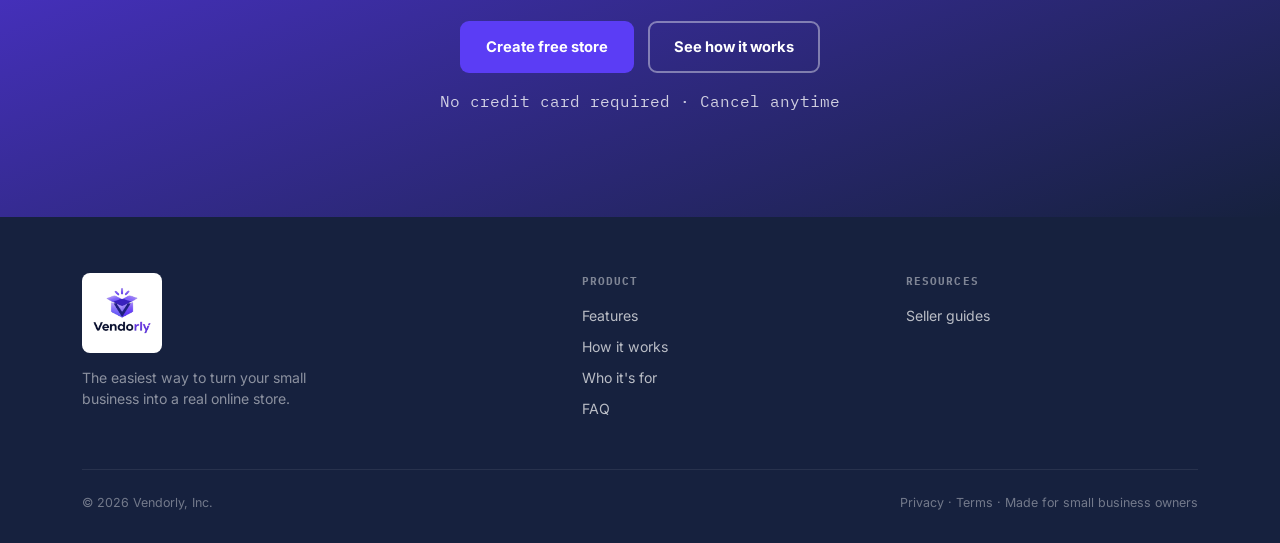
==== commit f6fb1c36: "created new file for the sellers guide removed the stripes in the login and sign up. created terms a" ====
--- a/index.html
+++ b/index.html
@@ -329,19 +329,9 @@
           </ul>
         </div>
         <div>
-          <h4>Company</h4>
-          <ul>
-            <li><a href="#">About</a></li>
-            <li><a href="#">Careers</a></li>
-            <li><a href="#">Contact</a></li>
-          </ul>
-        </div>
-        <div>
           <h4>Resources</h4>
           <ul>
-            <li><a href="#">Help center</a></li>
-            <li><a href="#">Seller guides</a></li>
-            <li><a href="#">Status</a></li>
+            <li><a href="sellers-guide.html">Seller guides</a></li>
           </ul>
         </div>
       </div>
--- a/assets/css/vendorly-landing.css
+++ b/assets/css/vendorly-landing.css
@@ -920,7 +920,7 @@
 
 .footer-grid {
   display: grid;
-  grid-template-columns: 1.4fr repeat(3, 1fr);
+  grid-template-columns: minmax(220px, 1.6fr) repeat(2, minmax(120px, 1fr));
   gap: 32px;
   padding-bottom: 40px;
 }
@@ -1108,6 +1108,11 @@
 
   .footer-grid {
     grid-template-columns: repeat(2, minmax(0, 1fr));
+    row-gap: 28px;
+  }
+
+  .footer-brand {
+    grid-column: 1 / -1;
   }
 }
 
@@ -1160,4 +1165,167 @@
     bottom: -8%;
     left: -4%;
   }
+}
+
+/* ---------- SELLER GUIDES ---------- */
+.guide-hero {
+  background:
+    radial-gradient(1000px 460px at 85% -20%, rgba(91, 61, 245, 0.14) 0%, transparent 60%),
+    linear-gradient(160deg, #4f33d6 0%, #222d4f 55%, var(--navy) 100%);
+  padding: 72px 0 60px;
+  text-align: center;
+}
+
+.guide-hero .eyebrow {
+  color: #ffd257;
+}
+
+.guide-hero h1 {
+  color: var(--white);
+  font-size: clamp(2rem, 4vw, 2.8rem);
+  margin: 10px 0 14px;
+}
+
+.guide-hero .lede {
+  color: rgba(255, 255, 255, 0.78);
+  max-width: 560px;
+  margin: 0 auto;
+  font-size: 1.02rem;
+}
+
+.guide-index {
+  padding: 64px 0 20px;
+}
+
+.guide-grid {
+  display: grid;
+  grid-template-columns: repeat(3, 1fr);
+  gap: 18px;
+}
+
+.guide-card {
+  display: flex;
+  flex-direction: column;
+  align-items: flex-start;
+  padding: 24px 20px;
+  border: 1px solid var(--line);
+  border-radius: var(--radius);
+  background: var(--white);
+  transition:
+    transform 0.18s ease,
+    box-shadow 0.18s ease,
+    border-color 0.18s ease;
+}
+
+.guide-card:hover {
+  transform: translateY(-4px);
+  border-color: var(--blue-light);
+  box-shadow: 0 16px 30px -14px rgba(11, 31, 58, 0.12);
+}
+
+.guide-card .feature-icon {
+  background: rgba(91, 61, 245, 0.08);
+  color: var(--blue);
+}
+
+.guide-card h3 {
+  font-size: 0.98rem;
+  color: var(--navy);
+  margin-bottom: 6px;
+  font-weight: 700;
+}
+
+.guide-card p {
+  font-size: 0.84rem;
+  color: var(--slate);
+  line-height: 1.5;
+  margin-bottom: 14px;
+}
+
+.guide-read {
+  margin-top: auto;
+  font-size: 0.82rem;
+  font-weight: 700;
+  color: var(--blue);
+}
+
+.guide-article {
+  padding: 72px 0;
+  border-top: 1px solid var(--line);
+  scroll-margin-top: 90px;
+}
+
+.guide-article.alt {
+  background: var(--white);
+}
+
+.guide-article-inner {
+  max-width: 700px;
+}
+
+.guide-tag {
+  display: inline-block;
+  font-family: "IBM Plex Mono", monospace;
+  font-size: 0.72rem;
+  font-weight: 500;
+  letter-spacing: 0.1em;
+  text-transform: uppercase;
+  color: var(--blue);
+  margin-bottom: 12px;
+}
+
+.guide-article h2 {
+  font-size: clamp(1.5rem, 2.6vw, 1.9rem);
+  color: var(--navy);
+  margin-bottom: 14px;
+}
+
+.guide-article > .guide-article-inner > p {
+  color: var(--slate);
+  font-size: 0.98rem;
+  line-height: 1.7;
+  margin-bottom: 16px;
+}
+
+.guide-steps {
+  margin: 0 0 18px 20px;
+  color: var(--slate);
+  font-size: 0.95rem;
+  line-height: 1.7;
+}
+
+.guide-steps li {
+  margin-bottom: 10px;
+}
+
+.guide-steps li strong {
+  color: var(--navy);
+}
+
+.back-to-guides {
+  display: inline-block;
+  margin-top: 6px;
+  font-size: 0.86rem;
+  font-weight: 700;
+  color: var(--blue);
+}
+
+.back-to-guides:hover {
+  text-decoration: underline;
+}
+
+@media (max-width: 960px) {
+  .guide-grid {
+    grid-template-columns: repeat(2, minmax(0, 1fr));
+  }
+}
+
+@media (max-width: 640px) {
+  .guide-grid {
+    grid-template-columns: 1fr;
+  }
+
+  .guide-article {
+    padding: 52px 0;
+  }
 }
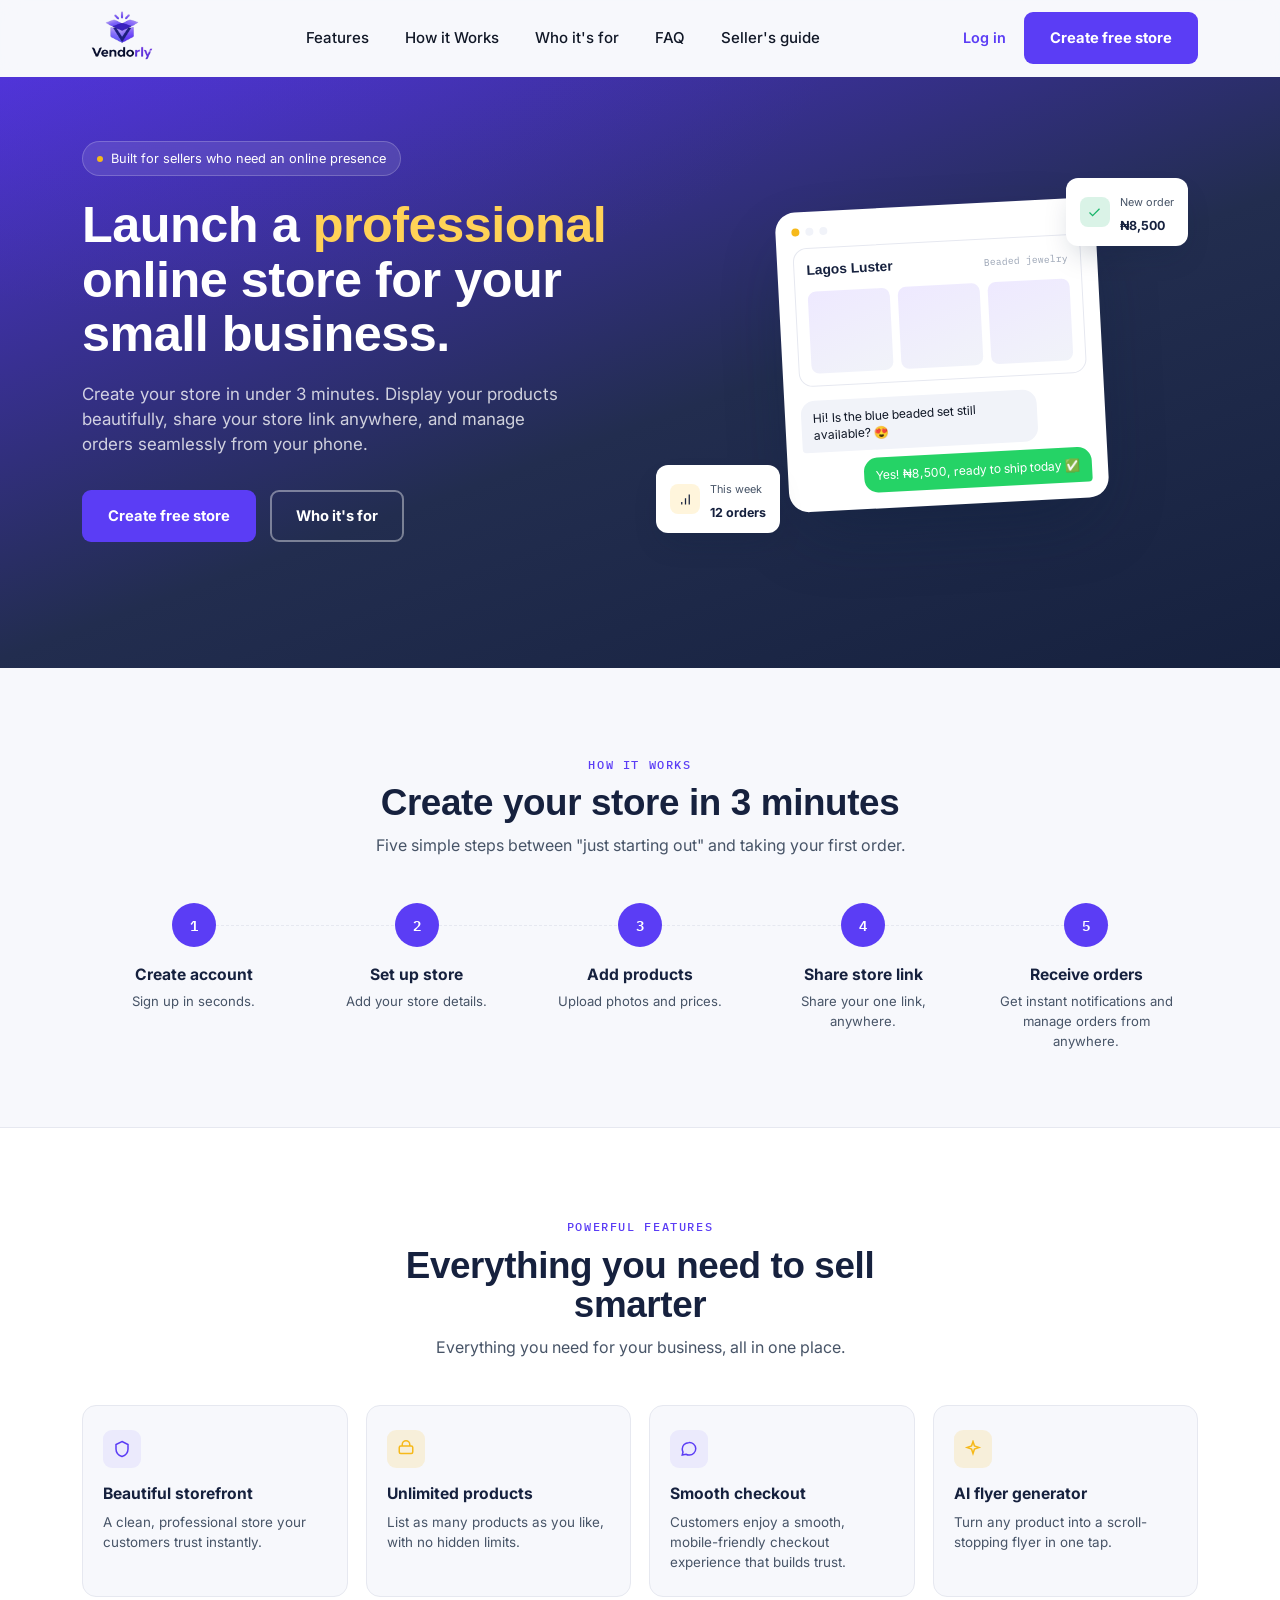
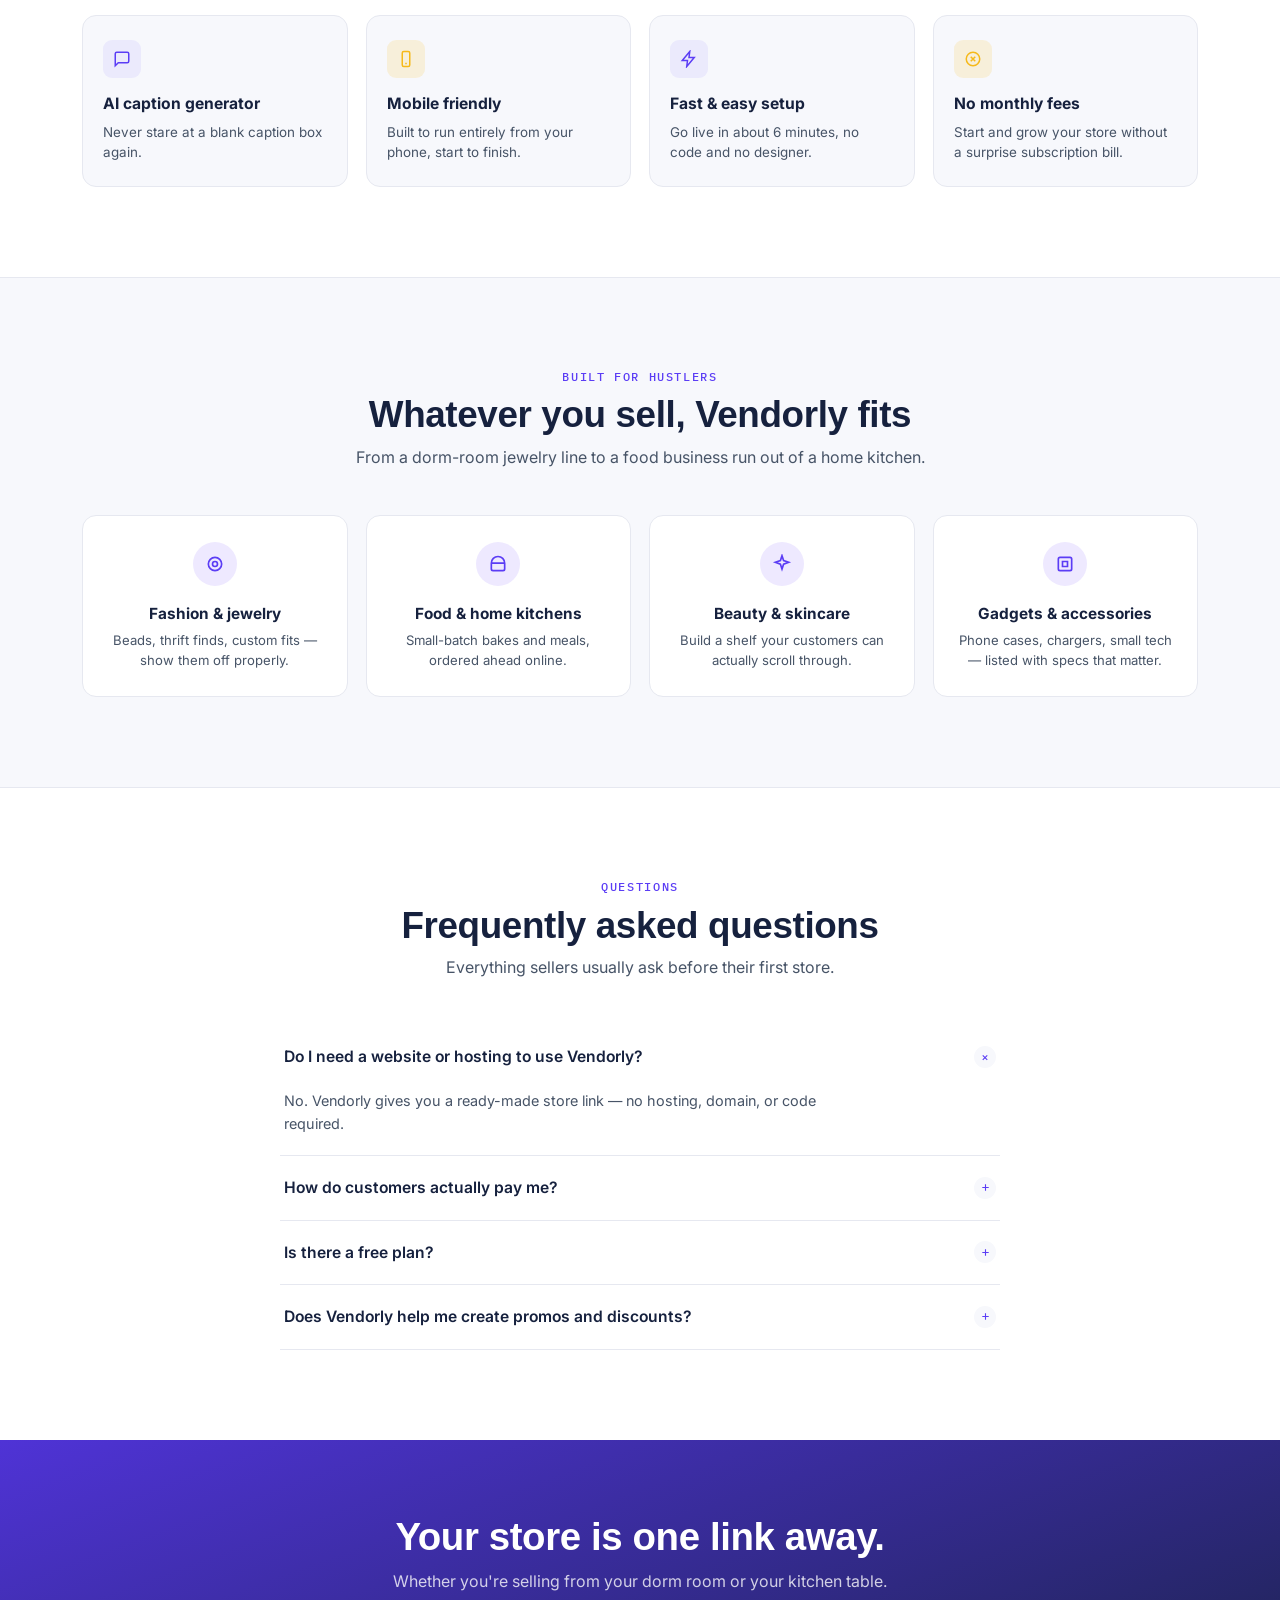
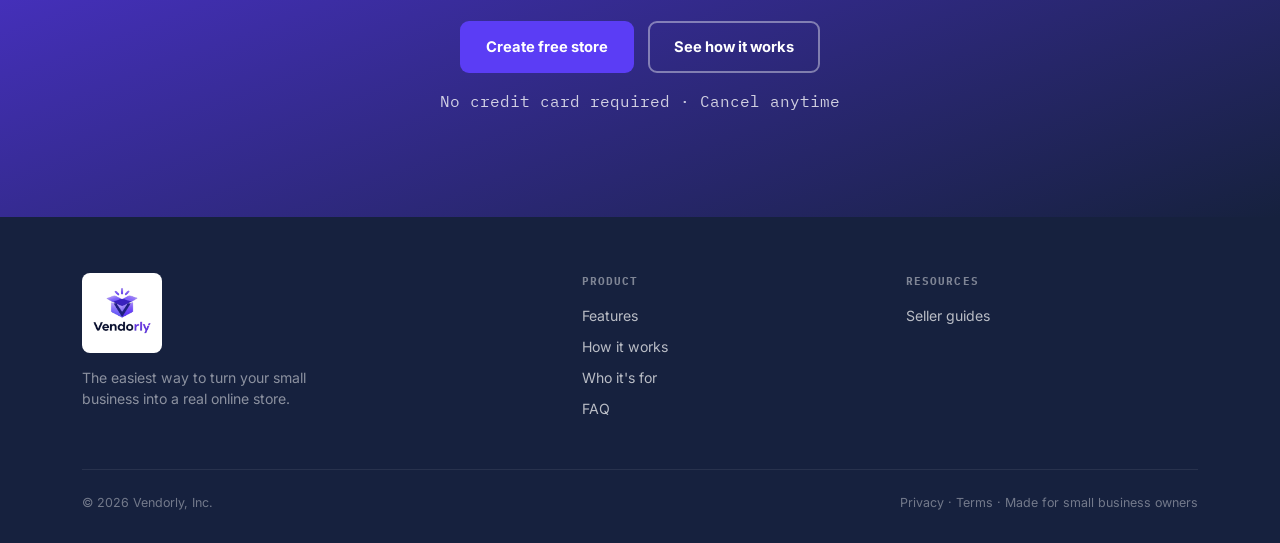
==== commit aec5cf62: "adding new features to the landing page  and updating the sellers guide content" ====
--- a/index.html
+++ b/index.html
@@ -1,6 +1,5 @@
 <!DOCTYPE html>
 <html lang="en">
-
 <head>
   <meta charset="UTF-8">
   <meta name="viewport" content="width=device-width, initial-scale=1.0">
@@ -17,9 +16,7 @@
     href="https://fonts.googleapis.com/css2?family=Archivo+Expanded:wght@600;700;800&family=Inter:wght@400;500;600;700&family=IBM+Plex+Mono:wght@400;500;600&display=swap"
     rel="stylesheet">
 </head>
-
 <body>
-
   <header id="site-header">
     <div class="wrap">
       <nav>
@@ -31,7 +28,7 @@
           <li><a href="#how">How it Works</a></li>
           <li><a href="#usecases">Who it's for</a></li>
           <li><a href="#faq">FAQ</a></li>
-
+          <li><a href="sellers-guide.html">Seller's guide</a></li>
           <!-- Mobile-only actions -->
           <li class="mobile-login-action">
             <a href="login.html">Log in</a>
@@ -49,9 +46,7 @@
       </nav>
     </div>
   </header>
-
   <main id="top">
-
     <!-- HERO -->
     <section class="hero">
       <div class="wrap hero-inner">
--- a/assets/css/vendorly-landing.css
+++ b/assets/css/vendorly-landing.css
@@ -1194,49 +1194,79 @@
 }
 
 .guide-index {
-  padding: 64px 0 20px;
+  padding: 72px 0 28px;
 }
 
 .guide-grid {
   display: grid;
-  grid-template-columns: repeat(3, 1fr);
-  gap: 18px;
+  grid-template-columns: repeat(3, minmax(0, 1fr));
+  gap: 28px;
 }
 
 .guide-card {
   display: flex;
   flex-direction: column;
   align-items: flex-start;
-  padding: 24px 20px;
+  min-height: 360px;
+  padding: 0;
   border: 1px solid var(--line);
   border-radius: var(--radius);
   background: var(--white);
+  overflow: hidden;
   transition:
     transform 0.18s ease,
-    box-shadow 0.18s ease,
-    border-color 0.18s ease;
+    border-color 0.18s ease,
+    box-shadow 0.18s ease;
 }
 
 .guide-card:hover {
-  transform: translateY(-4px);
+  transform: translateY(-3px);
   border-color: var(--blue-light);
-  box-shadow: 0 16px 30px -14px rgba(11, 31, 58, 0.12);
-}
-
-.guide-card .feature-icon {
-  background: rgba(91, 61, 245, 0.08);
-  color: var(--blue);
+  box-shadow: 0 16px 30px -14px rgba(11, 31, 58, 0.16);
+}
+
+.guide-card-heading {
+  display: flex;
+  align-items: center;
+  justify-content: center;
+  width: 100%;
+  min-height: 112px;
+  padding: 20px;
+  border-bottom: 1px solid var(--line);
+  text-align: center;
+}
+
+.guide-card-content {
+  display: flex;
+  flex: 1;
+  flex-direction: column;
+  align-items: flex-start;
+  width: 100%;
+  padding: 28px 24px 24px;
+}
+
+.guide-number {
+  display: inline-grid;
+  place-items: center;
+  width: 42px;
+  height: 42px;
+  margin-bottom: 24px;
+  border-radius: 50%;
+  background: var(--primary);
+  color: var(--white);
+  font-family: "IBM Plex Mono", monospace;
+  font-size: 1rem;
+  font-weight: 600;
 }
 
 .guide-card h3 {
-  font-size: 0.98rem;
+  font-size: 1.02rem;
   color: var(--navy);
-  margin-bottom: 6px;
   font-weight: 700;
 }
 
 .guide-card p {
-  font-size: 0.84rem;
+  font-size: 0.88rem;
   color: var(--slate);
   line-height: 1.5;
   margin-bottom: 14px;
@@ -1321,11 +1351,268 @@
 }
 
 @media (max-width: 640px) {
+  .guide-index {
+    padding: 48px 0 16px;
+  }
+
   .guide-grid {
     grid-template-columns: 1fr;
+    gap: 14px;
+  }
+
+  .guide-card {
+    min-height: 0;
+  }
+
+  .guide-card-heading {
+    min-height: 92px;
+  }
+
+  .guide-card-content {
+    min-height: 220px;
+    padding: 24px 20px 20px;
   }
 
   .guide-article {
     padding: 52px 0;
   }
+}
+
+/* ---------- SELLER GUIDE DETAIL PAGE ---------- */
+.seller-guide-page {
+  background: var(--bg);
+}
+
+.guide-hero-inner {
+  max-width: 760px;
+}
+
+.guide-steps-section {
+  padding-top: 76px;
+  padding-bottom: 86px;
+}
+
+.guide-section-head {
+  max-width: 620px;
+  margin-bottom: 36px;
+}
+
+.guide-section-head h2 {
+  margin-top: 10px;
+}
+
+.guide-label {
+  display: block;
+  margin-bottom: 7px;
+  color: var(--blue);
+  font-family: "IBM Plex Mono", monospace;
+  font-size: 0.68rem;
+  font-weight: 600;
+  letter-spacing: 0.12em;
+  text-transform: uppercase;
+}
+
+.guide-card-heading {
+  align-items: flex-start;
+  flex-direction: column;
+  justify-content: flex-end;
+  min-height: 128px;
+  padding: 24px 22px;
+  text-align: left;
+}
+
+.guide-card-heading h3 {
+  font-family: "Archivo Expanded", sans-serif;
+  font-size: 1.08rem;
+  line-height: 1.2;
+}
+
+.guide-card-content {
+  padding: 26px 22px 22px;
+}
+
+.guide-number {
+  width: 40px;
+  height: 40px;
+  margin-bottom: 20px;
+}
+
+.guide-card p {
+  font-size: 0.9rem;
+}
+
+.guide-details {
+  border-top: 1px solid var(--line);
+}
+
+.guide-detail {
+  padding: 88px 0;
+  scroll-margin-top: 90px;
+}
+
+.guide-detail.alt {
+  background: var(--white);
+}
+
+.guide-detail-grid {
+  display: grid;
+  grid-template-columns: minmax(80px, 0.22fr) minmax(0, 1fr);
+  gap: 42px;
+  max-width: 900px;
+}
+
+.guide-detail-index {
+  padding-top: 4px;
+  color: var(--blue);
+  font-family: "IBM Plex Mono", monospace;
+  font-size: clamp(1.8rem, 4vw, 2.8rem);
+  font-weight: 600;
+  line-height: 1;
+}
+
+.guide-detail h2 {
+  margin: 10px 0 16px;
+  font-size: clamp(1.7rem, 3vw, 2.3rem);
+}
+
+.guide-detail-intro {
+  max-width: 680px;
+  margin: 0 0 26px;
+  color: var(--slate);
+  font-size: 1rem;
+  line-height: 1.75;
+}
+
+.guide-action-box {
+  max-width: 680px;
+  margin-bottom: 22px;
+  padding: 22px 24px;
+  border: 1px solid var(--line);
+  border-radius: var(--radius);
+  background: var(--surface-secondary);
+}
+
+.guide-action-box h3 {
+  margin-bottom: 14px;
+  color: var(--navy);
+  font-size: 0.95rem;
+}
+
+.guide-action-box ul {
+  display: grid;
+  gap: 11px;
+  margin: 0;
+  padding: 0;
+  list-style: none;
+}
+
+.guide-action-box li {
+  position: relative;
+  padding-left: 24px;
+  color: var(--slate);
+  font-size: 0.94rem;
+}
+
+.guide-action-box li::before {
+  content: "";
+  position: absolute;
+  top: 0.55em;
+  left: 0;
+  width: 8px;
+  height: 8px;
+  border-radius: 50%;
+  background: var(--primary);
+}
+
+.guide-detail-note {
+  max-width: 680px;
+  margin: 0 0 18px;
+  color: var(--slate);
+  font-size: 0.94rem;
+  line-height: 1.7;
+}
+
+.guide-closing {
+  padding: 0 0 88px;
+}
+
+.guide-closing-inner {
+  display: flex;
+  align-items: center;
+  justify-content: space-between;
+  gap: 32px;
+  padding: 48px 52px;
+  border-radius: var(--radius-lg);
+  background: var(--navy);
+}
+
+.guide-closing .eyebrow {
+  color: var(--yellow);
+}
+
+.guide-closing h2 {
+  max-width: 540px;
+  margin: 9px 0 12px;
+  color: var(--white);
+  font-size: clamp(1.6rem, 3vw, 2.3rem);
+}
+
+.guide-closing p {
+  max-width: 620px;
+  margin: 0;
+  color: rgba(255, 255, 255, 0.74);
+  line-height: 1.7;
+}
+
+.guide-closing .btn {
+  flex-shrink: 0;
+}
+
+@media (max-width: 960px) {
+  .guide-grid {
+    grid-template-columns: repeat(2, minmax(0, 1fr));
+  }
+
+  .guide-detail-grid {
+    grid-template-columns: 64px minmax(0, 1fr);
+    gap: 28px;
+  }
+}
+
+@media (max-width: 640px) {
+  .guide-steps-section {
+    padding-top: 54px;
+    padding-bottom: 62px;
+  }
+
+  .guide-grid {
+    grid-template-columns: 1fr;
+  }
+
+  .guide-card {
+    min-height: 0;
+  }
+
+  .guide-detail {
+    padding: 60px 0;
+  }
+
+  .guide-detail-grid {
+    grid-template-columns: 1fr;
+    gap: 18px;
+  }
+
+  .guide-detail-index {
+    font-size: 1.7rem;
+  }
+
+  .guide-closing {
+    padding-bottom: 60px;
+  }
+
+  .guide-closing-inner {
+    align-items: flex-start;
+    flex-direction: column;
+    padding: 32px 24px;
+  }
 }
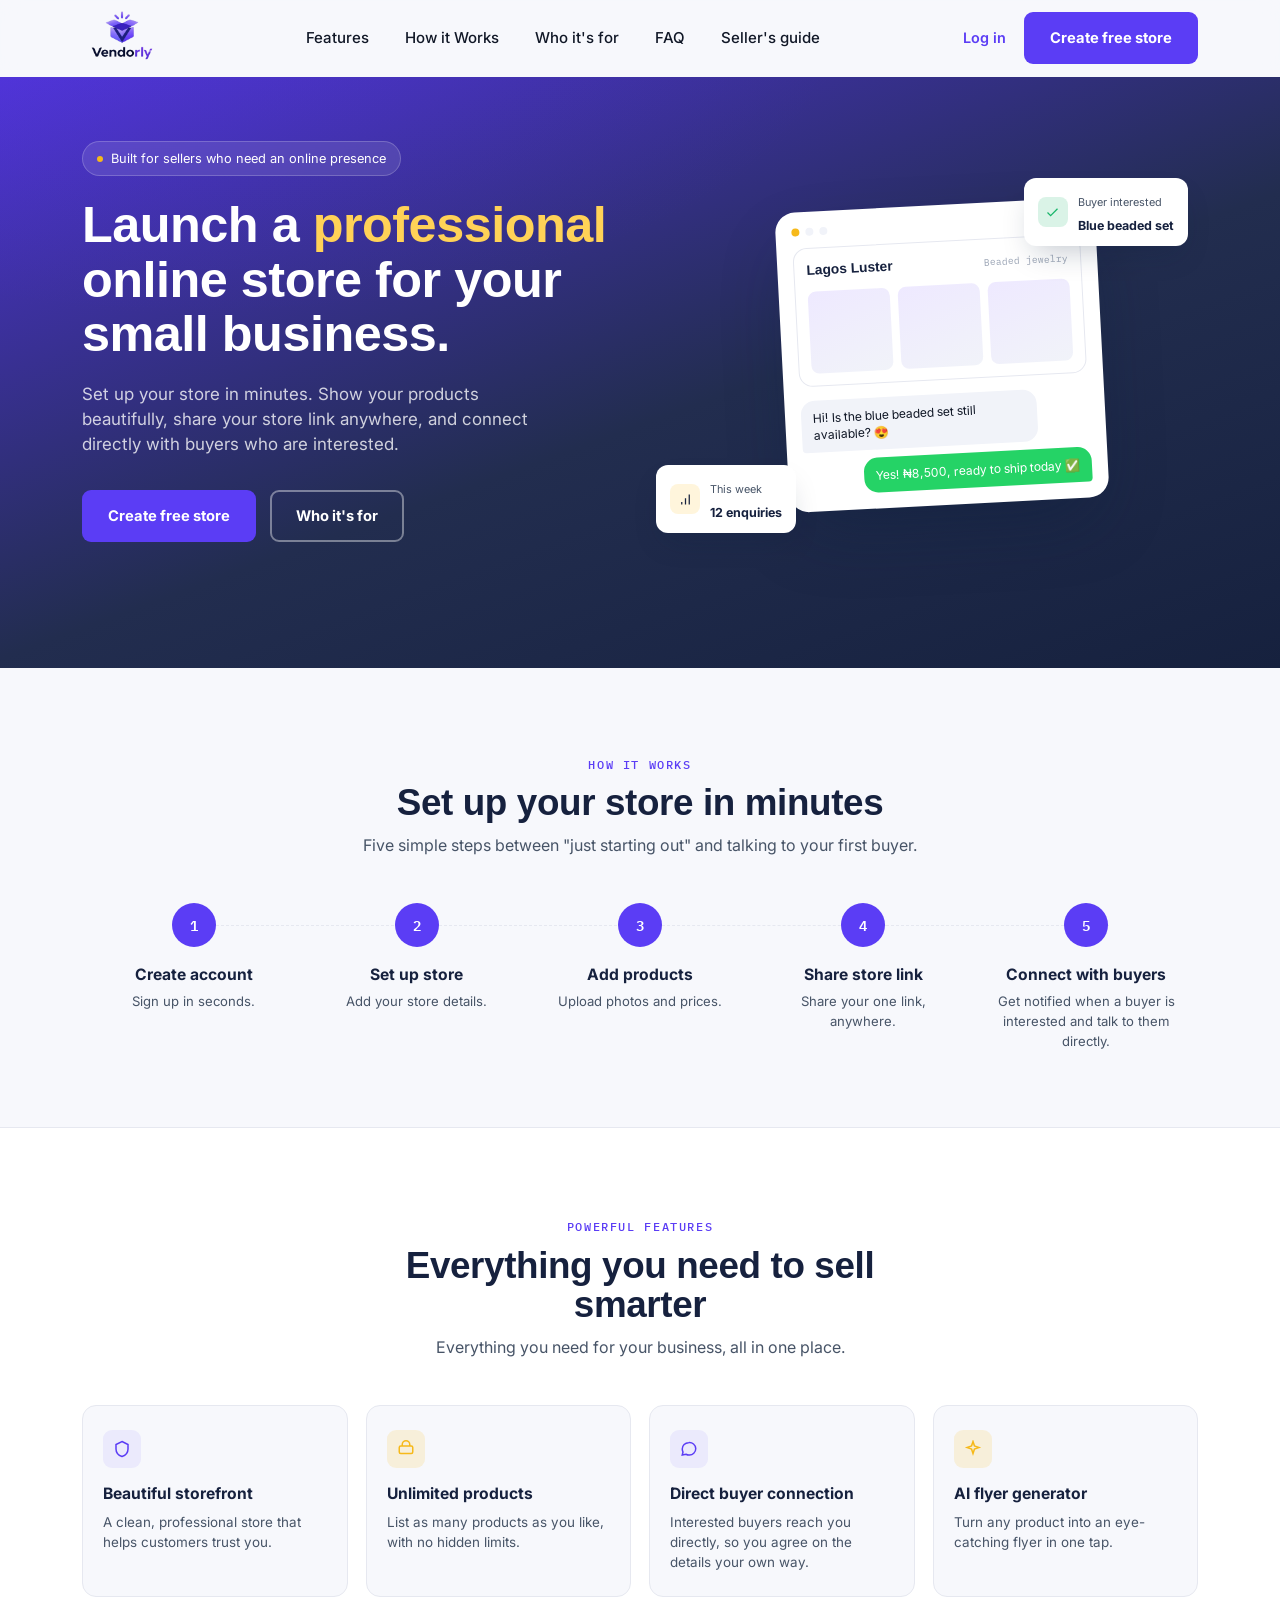
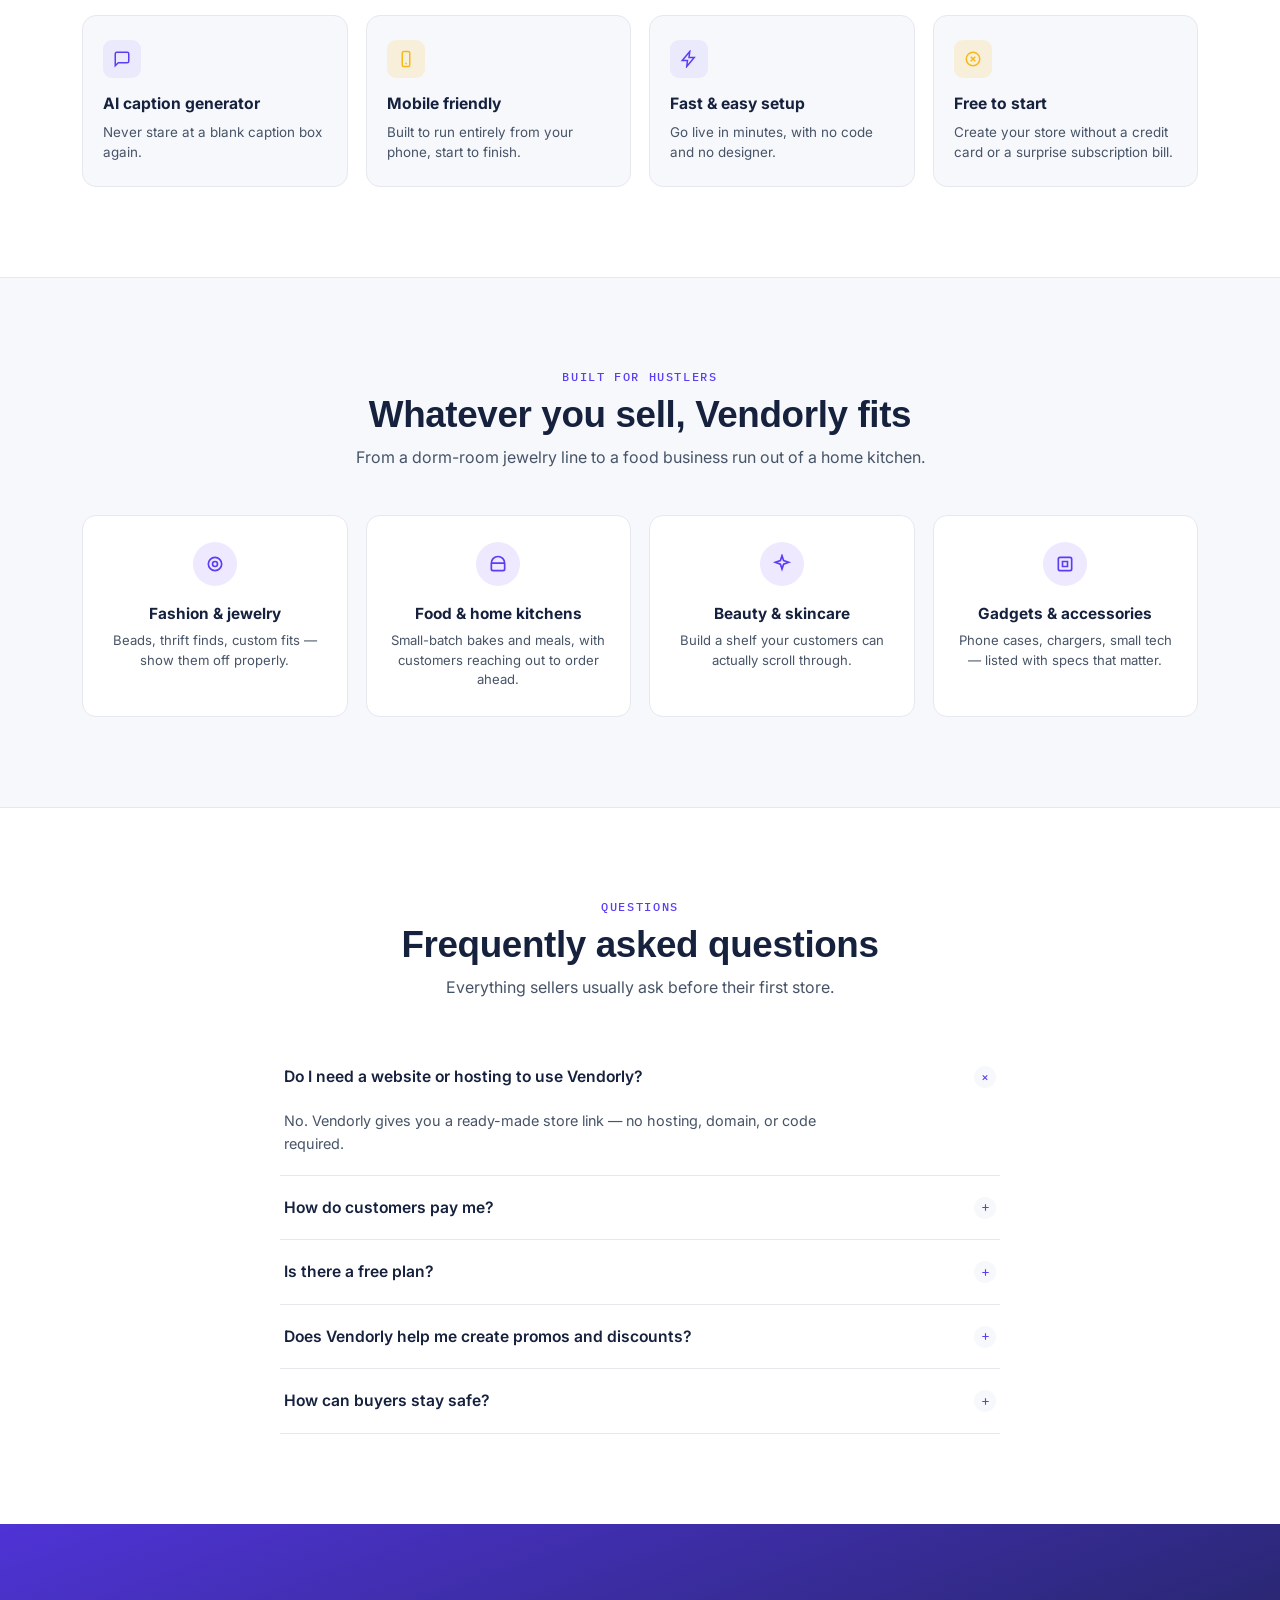
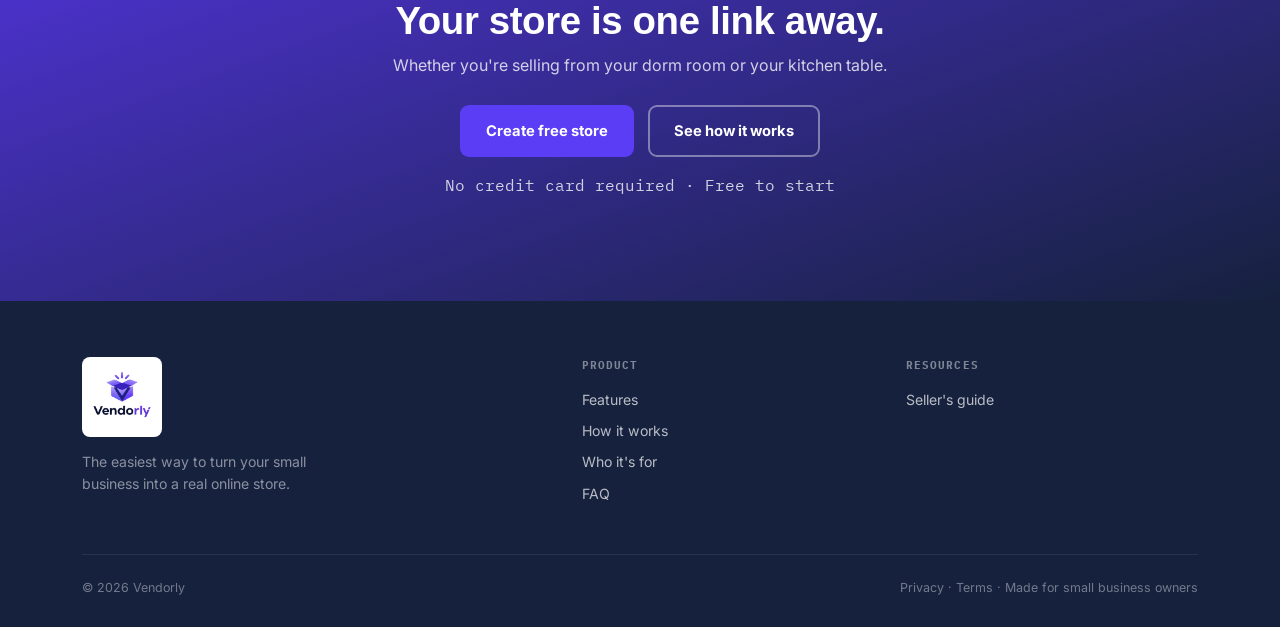
==== commit c8a4a1f3: "fixing some inconsistencies in the sellers guide and index page" ====
--- a/index.html
+++ b/index.html
@@ -3,7 +3,7 @@
 <head>
   <meta charset="UTF-8">
   <meta name="viewport" content="width=device-width, initial-scale=1.0">
-  <title>Vendorly | Launch a professional online store for your small business</title>
+  <title>Vendorly | Your online store in one link</title>
   <link rel="icon" type="image/x-icon" href="assets/favicon/favicon.ico">
   <link rel="icon" type="image/svg+xml" href="assets/favicon/favicon.svg">
   <link rel="icon" type="image/png" sizes="96x96" href="assets/favicon/favicon-96x96.png">
@@ -53,7 +53,7 @@
         <div>
           <span class="hero-badge"><span class="dot"></span>Built for sellers who need an online presence</span>
           <h1 class="display">Launch a <em>professional</em> online store for your small business.</h1>
-          <p class="lede">Create your store in under 3 minutes. Display your products beautifully, share your store link anywhere, and manage orders seamlessly from your phone.</p>
+          <p class="lede">Set up your store in minutes. Show your products beautifully, share your store link anywhere, and connect directly with buyers who are interested.</p>
           <div class="hero-ctas">
             <a href="signup.html" class="btn btn-primary">Create free store</a>
             <a href="#usecases" class="btn btn-outline on-dark">Who it's for</a>
@@ -87,13 +87,13 @@
             <span class="f-icon"><svg viewBox="0 0 24 24" fill="none" stroke="currentColor" stroke-width="2">
                 <path d="M20 6L9 17l-5-5" />
               </svg></span>
-            <div><span class="f-label">New order</span><br><span class="f-value">₦8,500</span></div>
+            <div><span class="f-label">Buyer interested</span><br><span class="f-value">Blue beaded set</span></div>
           </div>
           <div class="float-card float-3">
             <span class="f-icon"><svg viewBox="0 0 24 24" fill="none" stroke="currentColor" stroke-width="2">
                 <path d="M12 20V10M18 20V4M6 20v-4" />
               </svg></span>
-            <div><span class="f-label">This week</span><br><span class="f-value">12 orders</span></div>
+            <div><span class="f-label">This week</span><br><span class="f-value">12 enquiries</span></div>
           </div>
         </div>
       </div>
@@ -104,8 +104,8 @@
       <div class="wrap">
         <div class="section-head">
           <span class="eyebrow">How it works</span>
-          <h2 class="display">Create your store in 3 minutes</h2>
-          <p>Five simple steps between "just starting out" and taking your first order.</p>
+          <h2 class="display">Set up your store in minutes</h2>
+          <p>Five simple steps between "just starting out" and talking to your first buyer.</p>
         </div>
         <div class="how-grid">
           <div class="how-step"><span class="how-num">1</span>
@@ -125,8 +125,8 @@
             <p>Share your one link, anywhere.</p>
           </div>
           <div class="how-step"><span class="how-num">5</span>
-            <h3>Receive orders</h3>
-            <p>Get instant notifications and manage orders from anywhere.</p>
+            <h3>Connect with buyers</h3>
+            <p>Get notified when a buyer is interested and talk to them directly.</p>
           </div>
         </div>
       </div>
@@ -146,7 +146,7 @@
                 <path d="M12 2l8 4v6c0 5-3.5 8.5-8 10-4.5-1.5-8-5-8-10V6l8-4z" />
               </svg></span>
             <h3>Beautiful storefront</h3>
-            <p>A clean, professional store your customers trust instantly.</p>
+            <p>A clean, professional store that helps customers trust you.</p>
           </div>
           <div class="feature-card">
             <span class="feature-icon"><svg viewBox="0 0 24 24" fill="none" stroke="currentColor" stroke-width="2">
@@ -161,15 +161,15 @@
                 <path
                   d="M21 11.5a8.38 8.38 0 0 1-9 8.5 8.5 8.5 0 0 1-4-1L3 20l1-4a8.38 8.38 0 0 1-1-4 8.5 8.5 0 0 1 8.5-8.5A8.38 8.38 0 0 1 21 11.5z" />
               </svg></span>
-            <h3>Smooth checkout</h3>
-            <p>Customers enjoy a smooth, mobile-friendly checkout experience that builds trust.</p>
+            <h3>Direct buyer connection</h3>
+            <p>Interested buyers reach you directly, so you agree on the details your own way.</p>
           </div>
           <div class="feature-card">
             <span class="feature-icon"><svg viewBox="0 0 24 24" fill="none" stroke="currentColor" stroke-width="2">
                 <path d="M12 2l1.9 5.8L20 10l-6.1 2.2L12 18l-1.9-5.8L4 10l6.1-2.2L12 2z" />
               </svg></span>
             <h3>AI flyer generator</h3>
-            <p>Turn any product into a scroll-stopping flyer in one tap.</p>
+            <p>Turn any product into an eye-catching flyer in one tap.</p>
           </div>
           <div class="feature-card">
             <span class="feature-icon"><svg viewBox="0 0 24 24" fill="none" stroke="currentColor" stroke-width="2">
@@ -191,15 +191,15 @@
                 <path d="M13 2 3 14h7l-1 8 10-12h-7z" />
               </svg></span>
             <h3>Fast &amp; easy setup</h3>
-            <p>Go live in about 6 minutes, no code and no designer.</p>
+            <p>Go live in minutes, with no code and no designer.</p>
           </div>
           <div class="feature-card">
             <span class="feature-icon"><svg viewBox="0 0 24 24" fill="none" stroke="currentColor" stroke-width="2">
                 <circle cx="12" cy="12" r="9" />
                 <path d="M9 9l6 6M15 9l-6 6" />
               </svg></span>
-            <h3>No monthly fees</h3>
-            <p>Start and grow your store without a surprise subscription bill.</p>
+            <h3>Free to start</h3>
+            <p>Create your store without a credit card or a surprise subscription bill.</p>
           </div>
         </div>
       </div>
@@ -227,7 +227,7 @@
                 <path d="M4 11h16M4 11a8 8 0 0 1 16 0M4 11v7a2 2 0 0 0 2 2h12a2 2 0 0 0 2-2v-7" />
               </svg></span>
             <h3>Food &amp; home kitchens</h3>
-            <p>Small-batch bakes and meals, ordered ahead online.</p>
+            <p>Small-batch bakes and meals, with customers reaching out to order ahead.</p>
           </div>
           <div class="usecase-card">
             <span class="usecase-icon"><svg viewBox="0 0 24 24" fill="none" stroke="currentColor" stroke-width="2">
@@ -265,18 +265,18 @@
             <p>No. Vendorly gives you a ready-made store link — no hosting, domain, or code required.</p>
           </details>
           <details class="faq-item">
-            <summary>How do customers actually pay me?<span class="plus"><svg viewBox="0 0 24 24" fill="none"
+            <summary>How do customers pay me?<span class="plus"><svg viewBox="0 0 24 24" fill="none"
                   stroke="currentColor" stroke-width="2.4">
                   <path d="M12 5v14M5 12h14" />
                 </svg></span></summary>
-            <p>Orders come through a professional store checkout and notify you instantly, so you can confirm and collect payment effortlessly.</p>
+            <p>Vendorly connects you with buyers. You agree on payment and delivery directly with them, such as bank transfer or pay on delivery. Vendorly doesn't process payments or hold your money.</p>
           </details>
           <details class="faq-item">
             <summary>Is there a free plan?<span class="plus"><svg viewBox="0 0 24 24" fill="none" stroke="currentColor"
                   stroke-width="2.4">
                   <path d="M12 5v14M5 12h14" />
                 </svg></span></summary>
-            <p>Yes — you can create your store and start selling for free, no credit card required.</p>
+            <p>Yes — you can create your store and start sharing it for free, no credit card required.</p>
           </details>
           <details class="faq-item">
             <summary>Does Vendorly help me create promos and discounts?<span class="plus"><svg viewBox="0 0 24 24"
@@ -285,6 +285,13 @@
                 </svg></span></summary>
             <p>Yes — the built-in AI Marketing Studio generates ready-to-send content like flash sale announcements and
               discount promos, so you can post them straight to your social media or your store.</p>
+          </details>
+          <details class="faq-item">
+            <summary>How can buyers stay safe?<span class="plus"><svg viewBox="0 0 24 24" fill="none"
+                  stroke="currentColor" stroke-width="2.4">
+                  <path d="M12 5v14M5 12h14" />
+                </svg></span></summary>
+            <p>Buyers deal with sellers directly, so we encourage them to confirm product details, price, and delivery with the seller before paying.</p>
           </details>
         </div>
       </div>
@@ -299,7 +306,7 @@
           <a href="signup.html" class="btn btn-primary">Create free store</a>
           <a href="#how" class="btn btn-outline on-dark">See how it works</a>
         </div>
-        <p class="cta-note">No credit card required · Cancel anytime</p>
+        <p class="cta-note">No credit card required · Free to start</p>
       </div>
     </section>
 
@@ -326,13 +333,13 @@
         <div>
           <h4>Resources</h4>
           <ul>
-            <li><a href="sellers-guide.html">Seller guides</a></li>
+            <li><a href="sellers-guide.html">Seller's guide</a></li>
           </ul>
         </div>
       </div>
       <div class="footer-bottom">
-        <span>© 2026 Vendorly, Inc.</span>
-        <span>Privacy · Terms · Made for small business owners</span>
+        <span>© 2026 Vendorly</span>
+        <span><a href="privacy.html">Privacy</a> · <a href="terms.html">Terms</a> · Made for small business owners</span>
       </div>
     </div>
   </footer>
--- a/assets/css/vendorly-landing.css
+++ b/assets/css/vendorly-landing.css
@@ -995,12 +995,14 @@
   }
 
   .nav-links.mobile-open {
-    max-height: 400px;
-    padding: 12px 0 24px;
+    max-height: 520px;
+    padding: 10px 0 22px;
     opacity: 1;
     visibility: visible;
     pointer-events: auto;
     transition-delay: 0s;
+    background: #f4f5f8;
+    box-shadow: none;
   }
 
   .nav-links li {
@@ -1012,8 +1014,9 @@
     width: 100%;
     padding: 14px 22px;
     color: var(--ink);
-    font-size: 1rem;
-    font-weight: 600;
+    font-size: 1.05rem;
+    font-weight: 700;
+    letter-spacing: -0.02em;
   }
 
   .nav-links a::after {
@@ -1022,31 +1025,42 @@
 
   .mobile-login-action {
     display: block;
+    margin-top: 10px;
+    padding: 18px 18px 10px;
     border-top: 1px solid var(--line);
-    margin-top: 8px;
-    padding-top: 8px;
   }
 
   .mobile-login-action a {
+    display: block;
     color: var(--primary);
     text-align: center;
+    font-size: clamp(1.05rem, 3vw, 1.4rem);
+    font-weight: 800;
+    letter-spacing: -0.02em;
+    padding: 8px 22px 4px;
   }
 
   .mobile-store-action {
     display: block;
-    margin-top: 4px;
+    margin-top: 0;
+    padding: 0 18px 14px;
   }
 
   .mobile-store-action a.btn {
     display: flex;
     align-items: center;
     justify-content: center;
-    width: calc(100% - 44px);
-    margin: 8px auto 0;
-    padding: 13px 18px;
+    width: 100%;
+    margin: 0;
+    padding: 20px 22px;
     color: var(--white);
     background: var(--primary);
-    border-radius: 9px;
+    border-radius: 12px;
+    font-size: clamp(1.05rem, 2.8vw, 1.4rem);
+    font-weight: 800;
+    line-height: 1.2;
+    box-shadow: none;
+    border: 1px solid var(--primary);
   }
 
   /* Hide desktop buttons */
